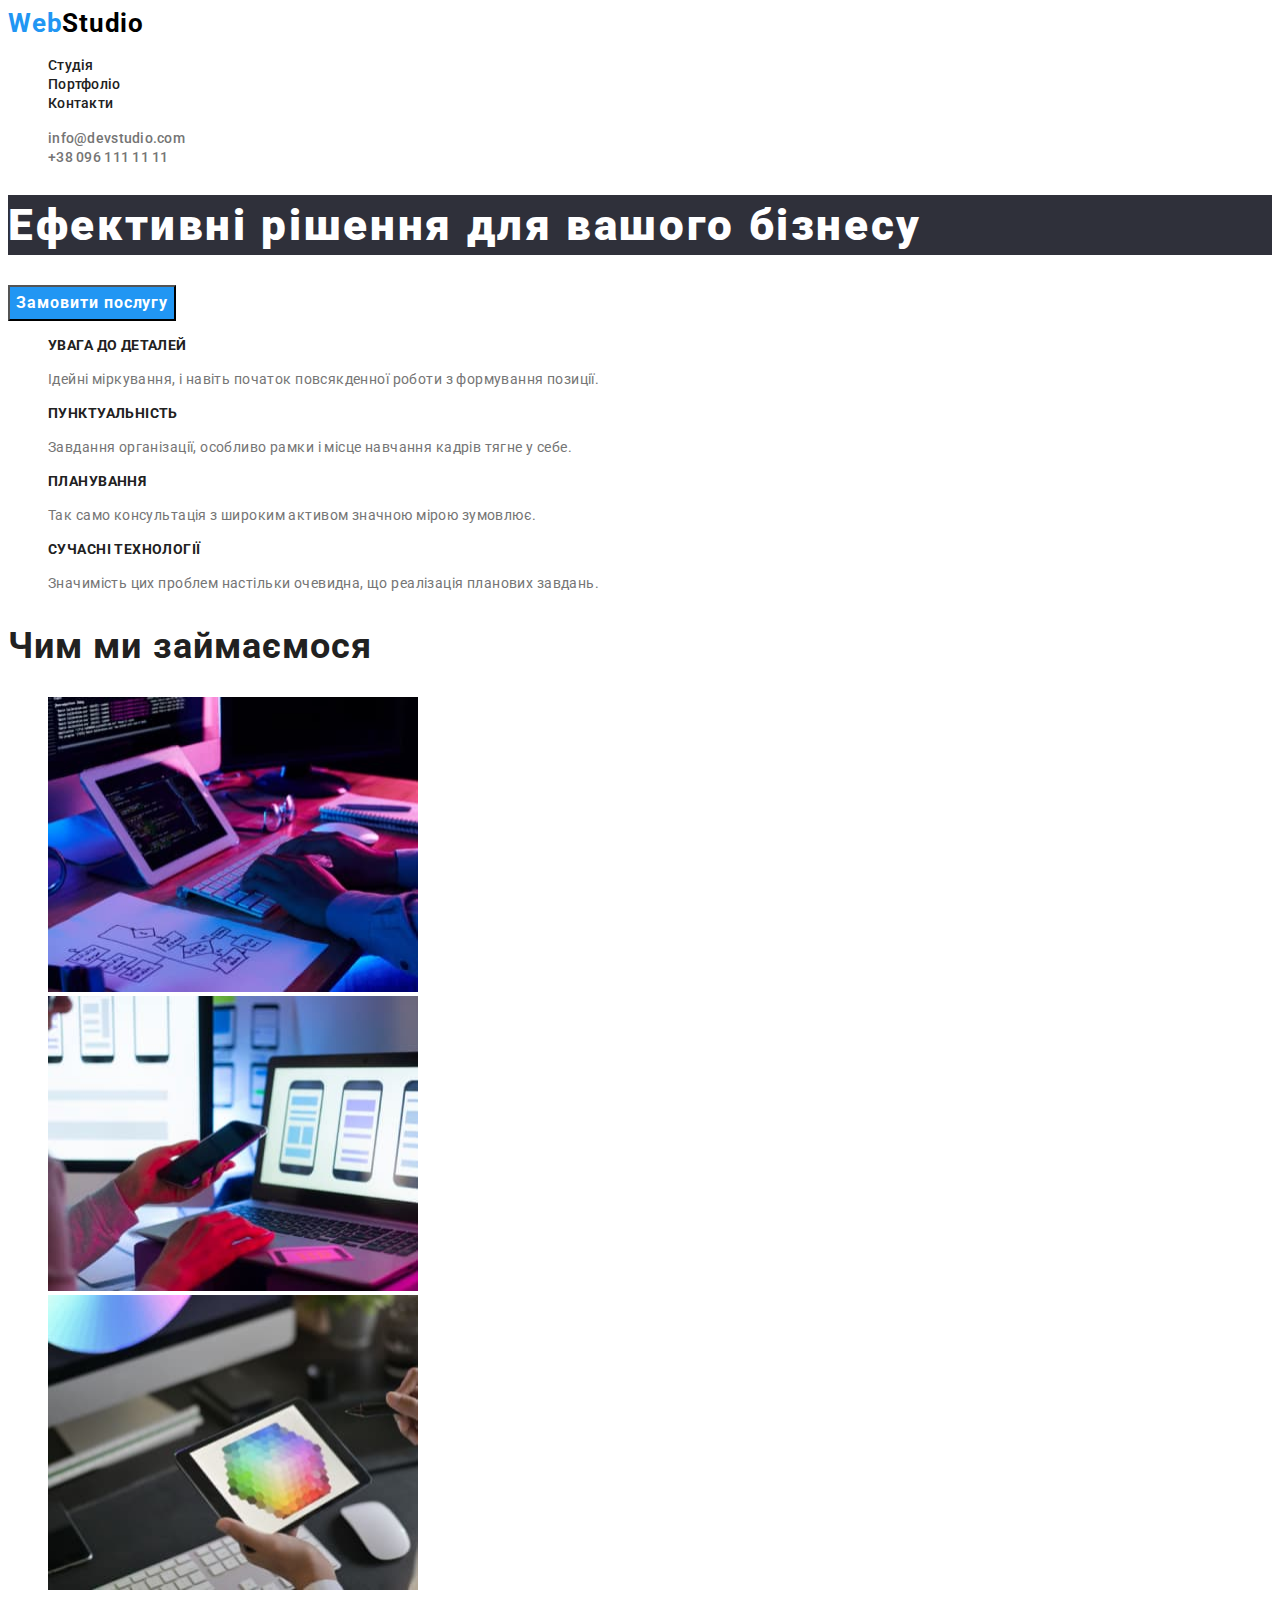
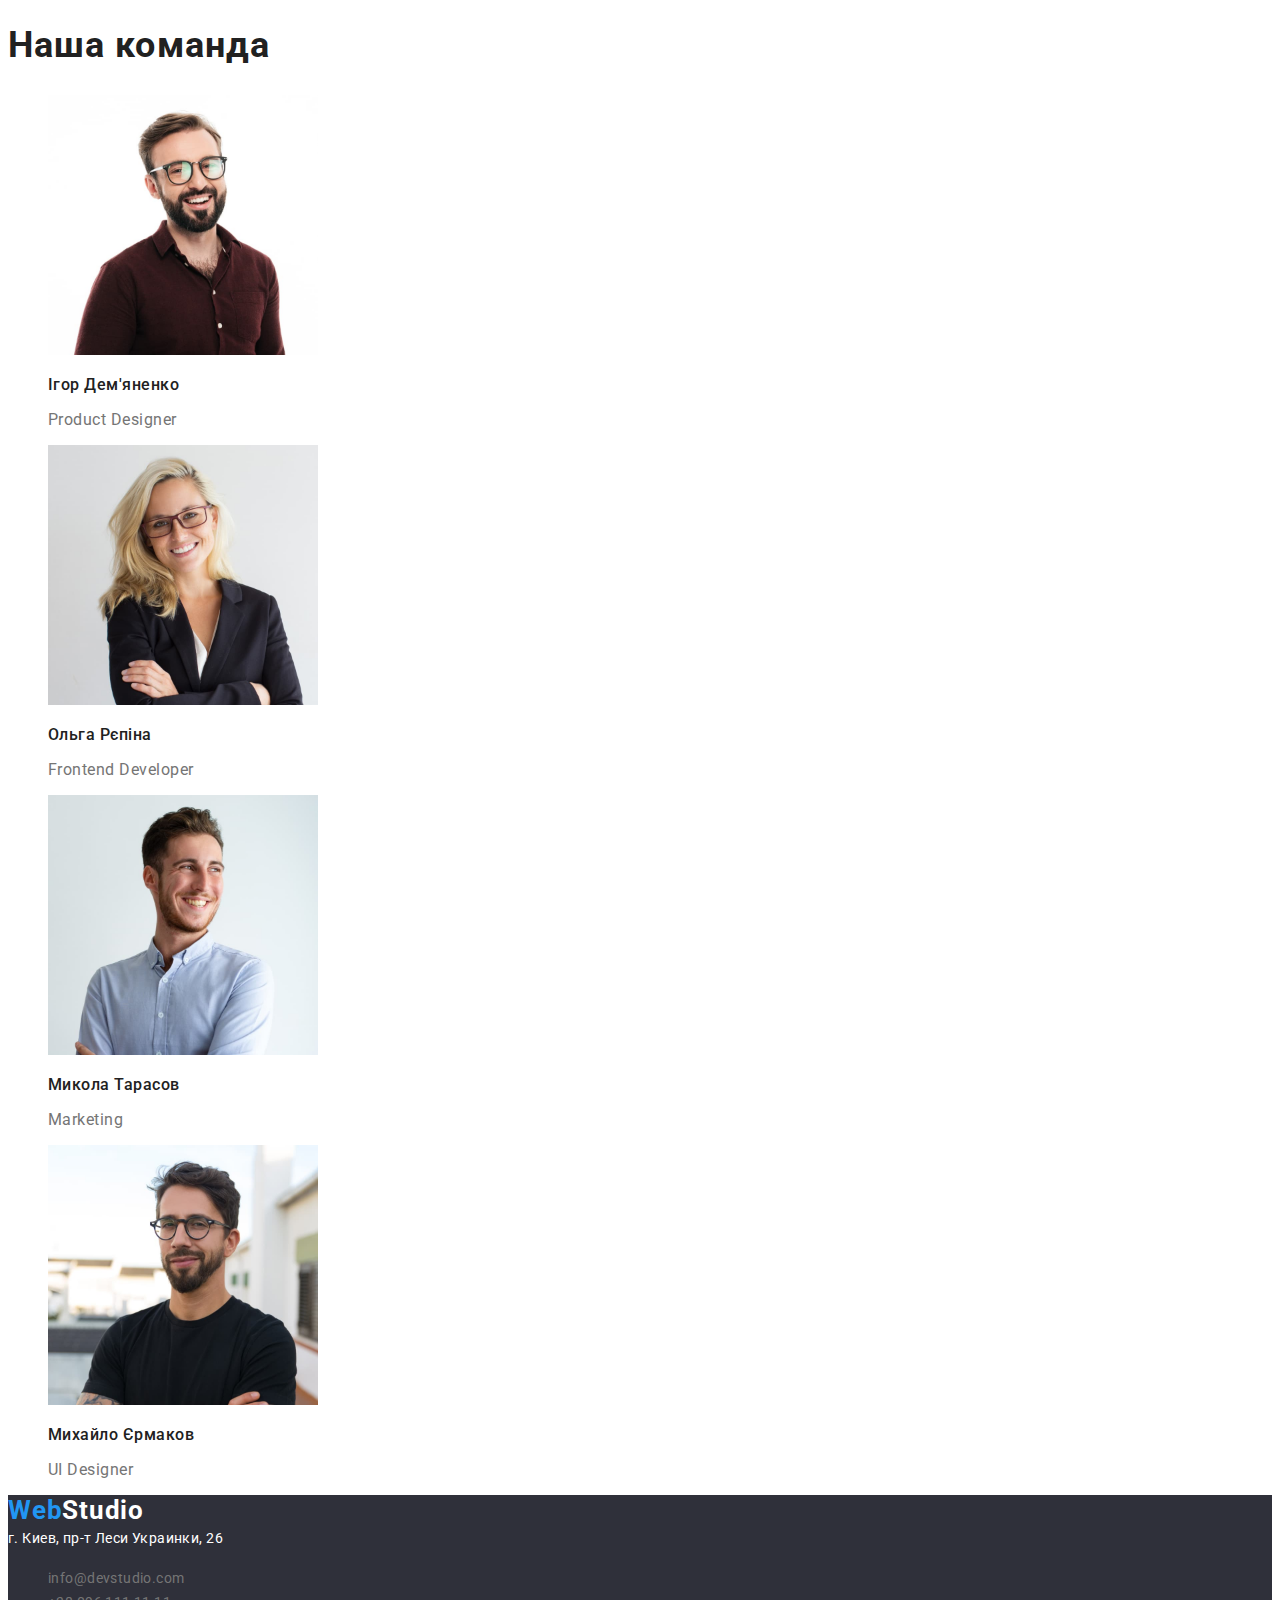
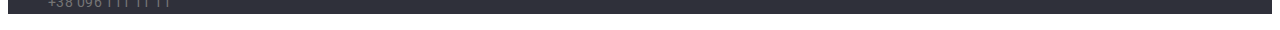
==== index.html @ 9efe73df "Добавляет стили для разметки" ====
<!DOCTYPE html>
<html lang="UK">
<head>
  <meta charset="UTF-8">
  <meta http-equiv="X-UA-Compatible" content="IE=edge">
  <meta name="viewport" content="width=device-width, initial-scale=1.0">
  <title>HTML-CSS</title>
  <link rel="preconnect" href="https://fonts.googleapis.com">
  <link rel="preconnect" href="https://fonts.gstatic.com" crossorigin>
  <link href="https://fonts.googleapis.com/css2?family=Raleway:wght@700&family=Roboto:wght@400;500;700;900&display=swap" rel="stylesheet">
  <link rel="stylesheet" href="./css/styles.css">
</head>
<body>
  
  <!-- Панель навигации -->
  <header>
    <nav class="header-nav">
    <a class="logo" href="./index.html"><span class="first-part">Web</span><span class="last-part">Studio</span></a>

    <ul class="nav-list list">
        <li class="header-nav-item"><a class="header-nav-link link" href="./index.html">Студія</a></li>
        <li class="header-nav-item"><a class="header-nav-link link" href="./portfolio.html">Портфоліо</a></li>
        <li class="header-nav-item"><a class="header-nav-link link" href="/">Контакти</a></li>
    </ul>
    </nav>

    <ul class="nav-list list">
        <li ><a class="header-mail-link link" href="mailto:info@devstudio.com">info@devstudio.com</a></li>
        <li ><a class="header-tel-link link" href="tel:+380961111111">+38 096 111 11 11</a></li>
    </ul>
</header>
  <!-- Hero -->
<main>
    <section>
      <h1 class="hero-title">Ефективні рішення для вашого бізнесу</h1>
      <button class="button-hero" type="button"><span class="button-text">Замовити послугу</span></button>
    </section>

 <!-- Особливості -->
  <section>
    <h2 class="section-title-none">Особливості</h2>
    <ul class="list">
      <li>
        <h3 class="peculiarities-title">УВАГА ДО ДЕТАЛЕЙ</h3>
        <p class="peculiarities-text">Ідейні міркування, і навіть початок повсякденної роботи з формування позиції.</p>
      </li>
      <li>
        <h3 class="peculiarities-title">ПУНКТУАЛЬНІСТЬ</h3>
        <p class="peculiarities-text">Завдання організації, особливо рамки і місце навчання кадрів тягне у себе.</p>
      </li>
      <li>
        <h3 class="peculiarities-title">ПЛАНУВАННЯ</h3>
        <p class="peculiarities-text">Так само консультація з широким активом значною мірою зумовлює.</p>
      </li>
      <li>
        <h3 class="peculiarities-title">СУЧАСНІ ТЕХНОЛОГІЇ</h3>
        <p class="peculiarities-text">Значимість цих проблем настільки очевидна, що реалізація планових завдань.</p>
      </li>
    </ul>
  </section>
<!-- Описание работы -->
  <section>
    <h2 class="section-title">Чим ми займаємося</h2>
  <ul class="list">
    <li><img src="./images/box1.jpg" width="370" height="295" alt="Делает разметку"></li>
    <li><img src="./images/box2.jpg" width="370" height="295" alt="Оптимизирует мобильную версию"></li>
    <li><img src="./images/box3.jpg" width="370" height="295" alt="Делает цветокоррекцию"></li>
  </ul>
  </section>
  <!-- Наша команда -->
  <section>
    <h2 class="section-title">Наша команда</h2>

    <ul class="list">
      <li>
        <img src="./images/people1.jpg" width="270" height="260" alt="Ігор Дем'яненко">
        <h3 class="about-team">Ігор Дем'яненко</h3>
        <p class="about-position">Product Designer</p>
      </li>
      <li>
        <img src="./images/people2.jpg" width="270" height="260" alt="Ольга Рєпіна">
        <h3 class="about-team">Ольга Рєпіна</h3>
        <p class="about-position">Frontend Developer</p>
      </li>
      <li>
        <img src="./images/people3.jpg" width="270" height="260" alt="Микола Тарасов">
        <h3 class="about-team">Микола Тарасов</h3>
        <p class="about-position">Marketing</p>
      </li>
      <li>
        <img src="./images/people4.jpg" width="270" height="260" alt="Михайло Єрмаков">
        <h3 class="about-team">Михайло Єрмаков</h3>
        <p class="about-position">UI Designer</p>
      </li>
    </ul>
  </section>
</main>

    <!-- Контакты -->
    <footer class="footer-list">
        <a class="logo" href="./index.html"><span class="first-part">Web</span><span class="last-part-footer">Studio</span></a>
        <address>
          <a class="address" href="https://goo.gl/maps/CPtrU1FHBa2aNyZL9" target="_blank" rel="noopener noreferrer nofollow">г. Киев, пр-т Леси Украинки, 26</a>

          <ul>
              <li class="list"><a class="contact" href="mailto:info@devstudio.com">info@devstudio.com</a></li>
              <li class="list"><a class="contact" href="tel:+380961111111">+38 096 111 11 11</a></li>
          </ul>
        </address>
    </footer>
</body>
</html>
---- css/styles.css ----
:root {
    --main-color: #212121;
    --second-color: #757575;
    --change-color: #2196F3;
}

/* GENERAL STYLES */

body {
    font-family: 'Raleway', sans-serif;
    font-family: 'Roboto', sans-serif;
}

.logo {
    font-weight: 700;
    font-size: 26px;
    line-height: 31px;
    letter-spacing: 0.03em;
    text-decoration: none;
}

.first-part {
    color: var(--change-color)
}

.last-part {
    color: #000000;
}

.list {
    list-style: none;
}

.link {
    text-decoration: none;
}

.link:hover,
.link:focus {
    color: #2196F3;
}

.header-nav-link {
    font-weight: 500;
    font-size: 14px;
    line-height: 16px;
    letter-spacing: 0.02em;
    color: var(--main-color);
}

.header-mail-link,
.header-tel-link {
    font-family: 'Roboto';
    font-style: normal;
    font-weight: 500;
    font-size: 14px;
    line-height: 16px;
    letter-spacing: 0.02em;
    color: var(--second-color)
}


/* Hero */

.hero-title {
    font-weight: 900;
    font-size: 44px;
    line-height: calc(60 / 44);
    letter-spacing: 0.06em;
    color: #FFFFFF;
    background: #2F303A;
}

.button-hero {
    font-family: 'Roboto', sans-serif;
    background-color: #2196F3;
}

.button-text {
    font-weight: 700;
    font-size: 16px;
    line-height: calc(30 / 16);
    display: flex;
    align-items: center;
    text-align: center;
    letter-spacing: 0.06em;
    color: #FFFFFF;
}

.section-title {
    font-weight: 700;
    font-size: 36px;
    line-height: calc(42 / 36);
    letter-spacing: 0.03em;
    color: var(--main-color)
}

.section-title-none {
    display: none;
}
/* Особливості */

.peculiarities-title {
    font-weight: 700;
    font-size: 14px;
    line-height: calc(16 / 14);
    letter-spacing: 0.03em;
    text-transform: uppercase;
    color: var(--main-color)
}

.peculiarities-text {
    font-weight: 400;
    font-size: 14px;
    line-height: calc(24 / 14);
    letter-spacing: 0.03em;
    color: var(--second-color)
}

/* Наша команда */

.about-team {
    font-weight: 500;
    font-size: 16px;
    line-height: calc(19 / 16);
    letter-spacing: 0.03em;
    color: var(--main-color)
}

.about-position {
    font-weight: 400;
    font-size: 16px;
    line-height: calc(19 / 16);
    letter-spacing: 0.03em;
    color: var(--second-color)
}

/* Фильтр работ */

.button {
    color: #F5F4FA;
    background: transparent;
}

.botton-type:hover,
.botton-type:focus {
    background: var(--change-color)
}

.botton-text {
    font-family: 'Roboto', sans-serif;
    color: var(--main-color)
}

.botton-text:hover {
    color: #FFFFFF;
}

/* Портфолио */

.portfolio-title {
    font-weight: 700;
    font-size: 18px;
    line-height: calc(36 / 18);
    letter-spacing: 0.06em;
    color: var(--main-color);
}

.portfolio-text {
    font-weight: 400;
    font-size: 16px;
    line-height: calc(30 / 16);
    letter-spacing: 0.03em;
    color: var(--second-color);
}

/* Контакты */

.footer-list {
    background-color: #2F303A;
}

.last-part-footer {
    color: #FFFFFF;
}

.address {
    font-family: 'Roboto';
    font-style: normal;
    font-weight: 400;
    font-size: 14px;
    line-height: 24px;
    letter-spacing: 0.03em;
    color: #FFFFFF;
    text-decoration: none;

}

.contact {
    font-family: 'Roboto';
    font-style: normal;
    font-weight: 400;
    font-size: 14px;
    line-height: 24px;
    letter-spacing: 0.03em;
    color: var(--second-color);
    text-decoration: none;
}
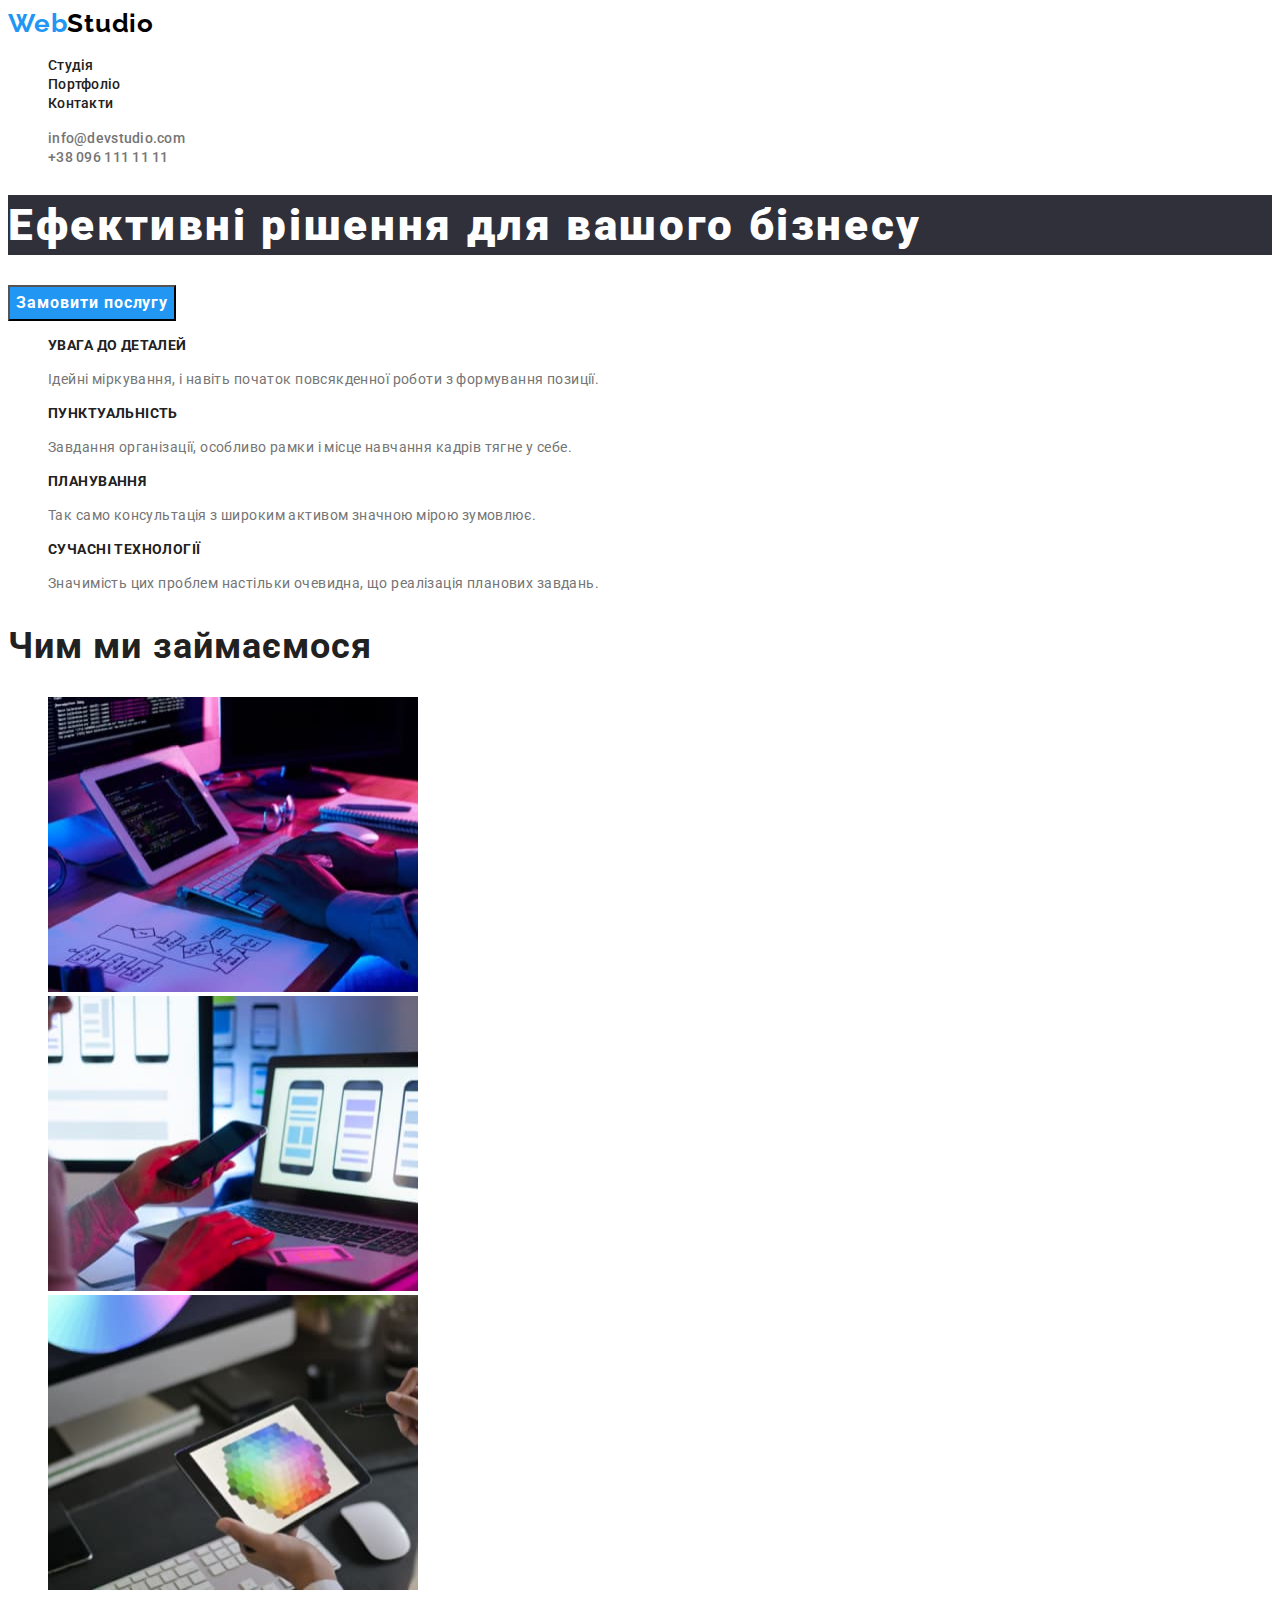
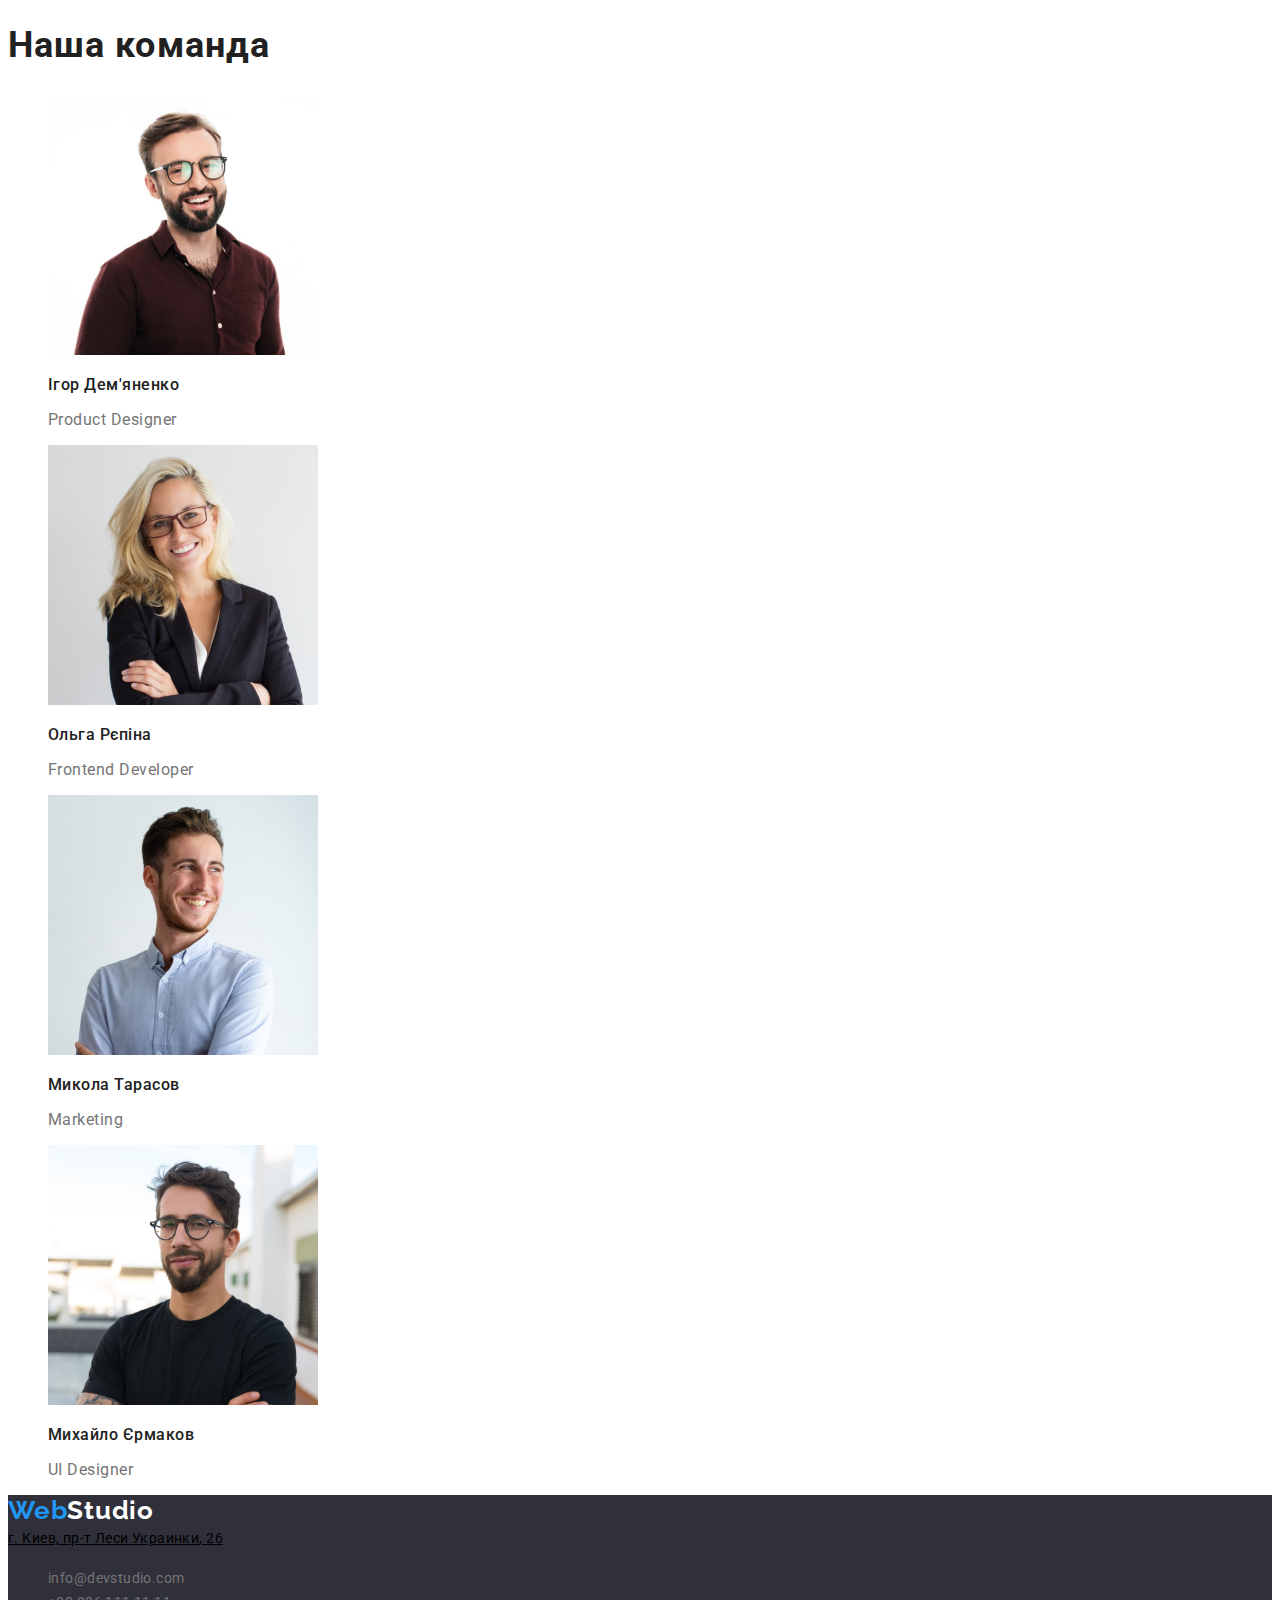
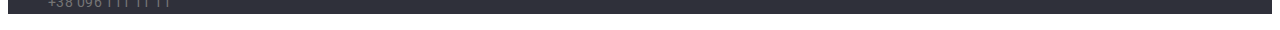
==== commit 6289afb7: "Правки_модуль_2" ====
--- a/index.html
+++ b/index.html
@@ -33,7 +33,7 @@
 <main>
     <section>
       <h1 class="hero-title">Ефективні рішення для вашого бізнесу</h1>
-      <button class="button-hero" type="button"><span class="button-text">Замовити послугу</span></button>
+      <button class="button-hero" type="button">Замовити послугу</button>
     </section>
 
  <!-- Особливості -->
--- a/css/styles.css
+++ b/css/styles.css
@@ -2,6 +2,10 @@
     --main-color: #212121;
     --second-color: #757575;
     --change-color: #2196F3;
+    --black-color: #000000;
+    --White-color: #ffffff;
+    --background-hero: #2F303A;
+    --corol-button: #F5F4FA;
 }
 
 /* GENERAL STYLES */
@@ -12,6 +16,7 @@
 }
 
 .logo {
+    font-family: 'Raleway';
     font-weight: 700;
     font-size: 26px;
     line-height: 31px;
@@ -24,7 +29,7 @@
 }
 
 .last-part {
-    color: #000000;
+    color: var(--black-color)
 }
 
 .list {
@@ -37,7 +42,7 @@
 
 .link:hover,
 .link:focus {
-    color: #2196F3;
+    color: var(--change-color)
 }
 
 .header-nav-link {
@@ -67,16 +72,14 @@
     font-size: 44px;
     line-height: calc(60 / 44);
     letter-spacing: 0.06em;
-    color: #FFFFFF;
-    background: #2F303A;
+    color: var(--White-color);
+    background: var(--background-hero)
+    
 }
 
 .button-hero {
     font-family: 'Roboto', sans-serif;
-    background-color: #2196F3;
-}
-
-.button-text {
+    background-color: var(--change-color);
     font-weight: 700;
     font-size: 16px;
     line-height: calc(30 / 16);
@@ -84,8 +87,19 @@
     align-items: center;
     text-align: center;
     letter-spacing: 0.06em;
-    color: #FFFFFF;
-}
+    color: var(--White-color)
+}
+
+/* .button-text {
+    font-weight: 700;
+    font-size: 16px;
+    line-height: calc(30 / 16);
+    display: flex;
+    align-items: center;
+    text-align: center;
+    letter-spacing: 0.06em;
+    color: var(--White-color)
+} */
 
 .section-title {
     font-weight: 700;
@@ -138,7 +152,7 @@
 /* Фильтр работ */
 
 .button {
-    color: #F5F4FA;
+    color: var(--corol-button);
     background: transparent;
 }
 
@@ -153,7 +167,7 @@
 }
 
 .botton-text:hover {
-    color: #FFFFFF;
+    color: var(--White-color)
 }
 
 /* Портфолио */
@@ -177,11 +191,11 @@
 /* Контакты */
 
 .footer-list {
-    background-color: #2F303A;
+    background-color: var(--background-hero)
 }
 
 .last-part-footer {
-    color: #FFFFFF;
+    color: var(--White-color)
 }
 
 .address {
@@ -191,7 +205,7 @@
     font-size: 14px;
     line-height: 24px;
     letter-spacing: 0.03em;
-    color: #FFFFFF;
+    color: var(--White-color)
     text-decoration: none;
 
 }
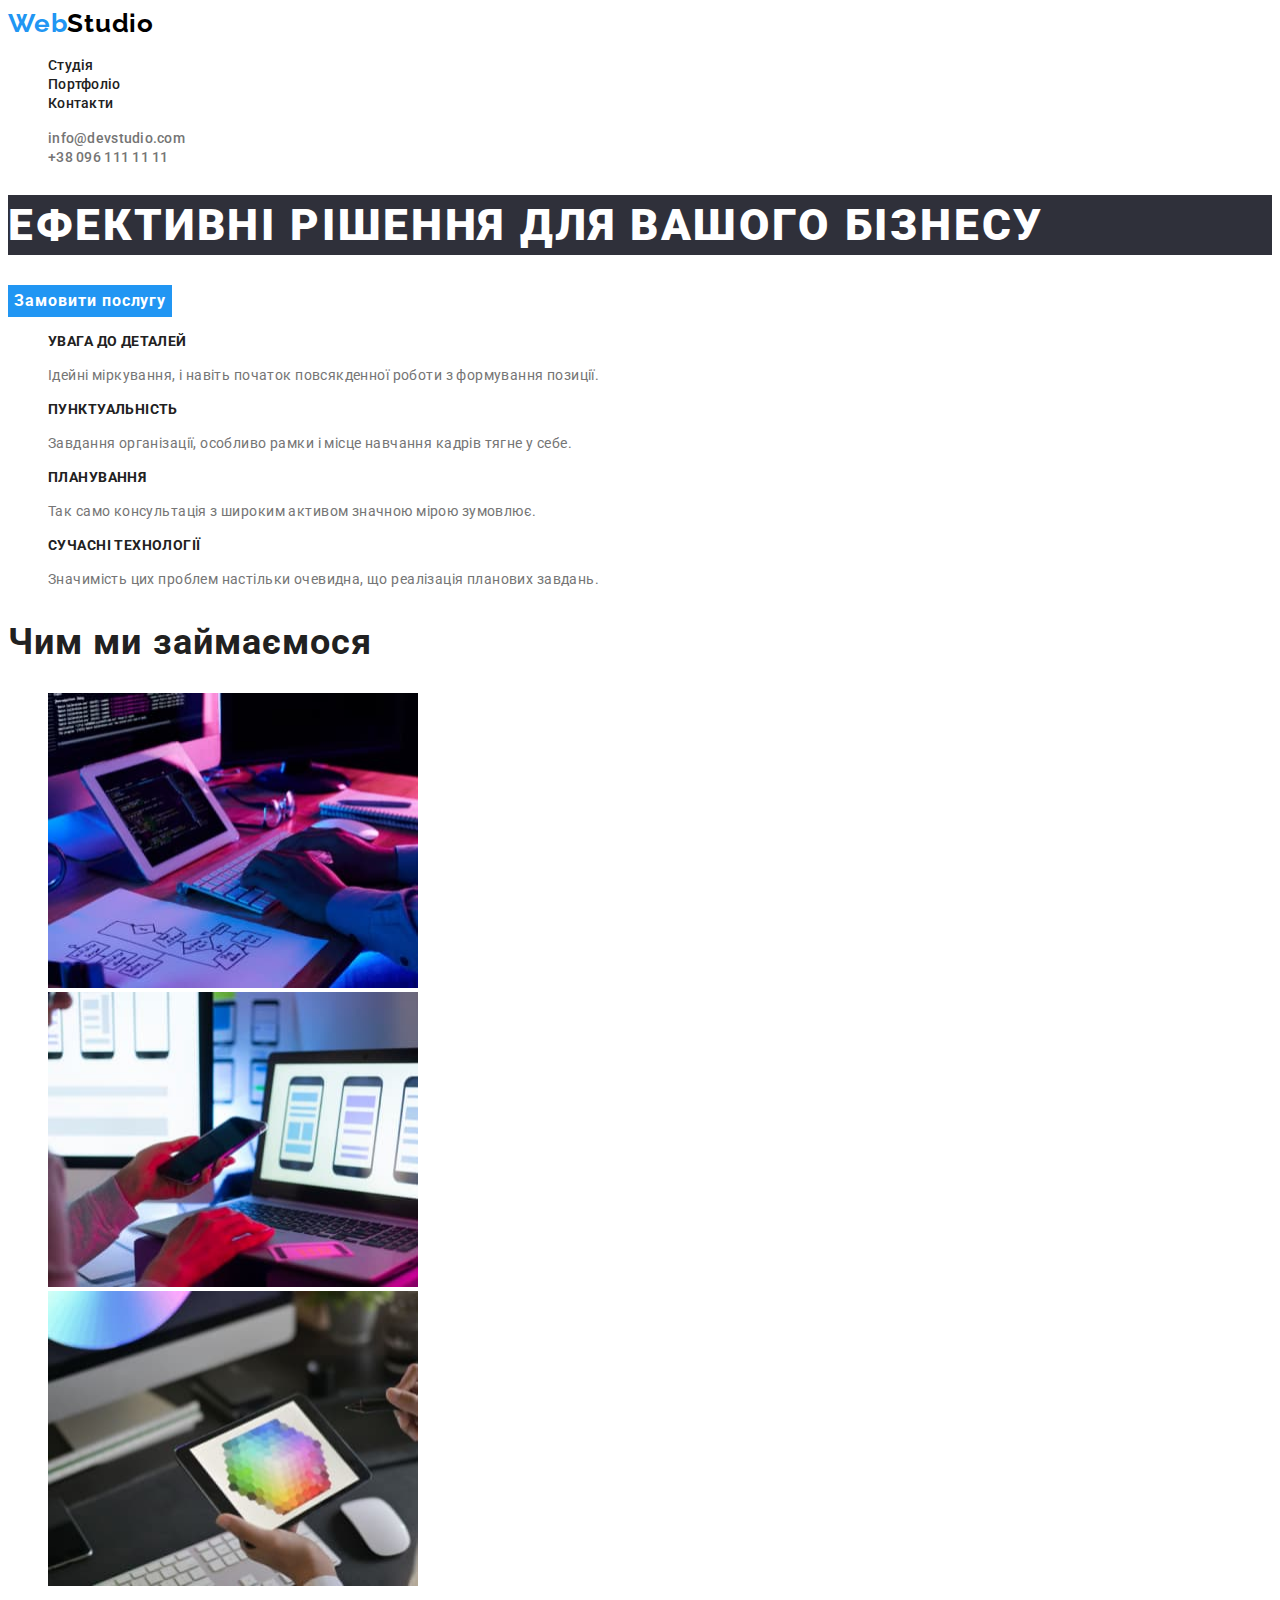
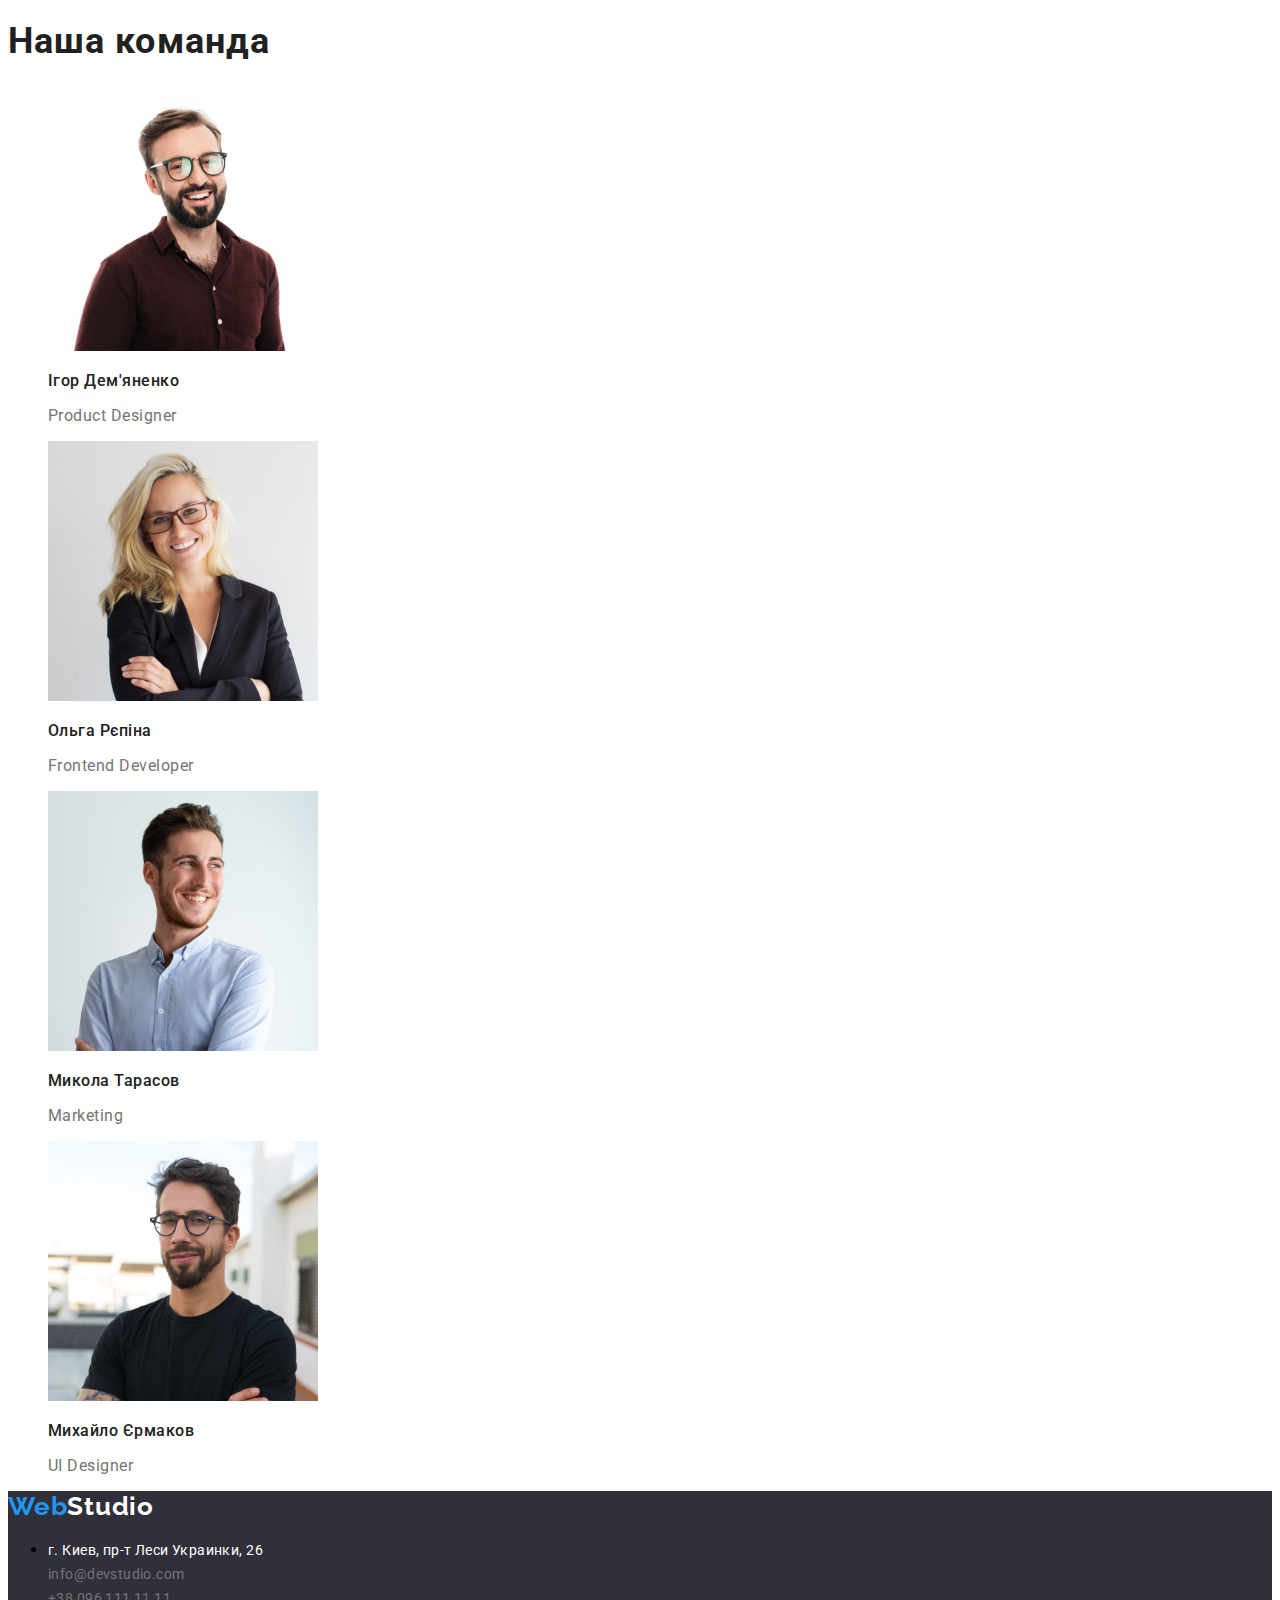
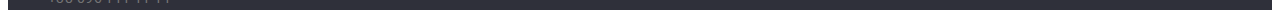
==== commit 1003ee69: "Добавляет оформление к верстке" ====
--- a/index.html
+++ b/index.html
@@ -1,112 +1,201 @@
 <!DOCTYPE html>
 <html lang="UK">
-<head>
-  <meta charset="UTF-8">
-  <meta http-equiv="X-UA-Compatible" content="IE=edge">
-  <meta name="viewport" content="width=device-width, initial-scale=1.0">
-  <title>HTML-CSS</title>
-  <link rel="preconnect" href="https://fonts.googleapis.com">
-  <link rel="preconnect" href="https://fonts.gstatic.com" crossorigin>
-  <link href="https://fonts.googleapis.com/css2?family=Raleway:wght@700&family=Roboto:wght@400;500;700;900&display=swap" rel="stylesheet">
-  <link rel="stylesheet" href="./css/styles.css">
-</head>
-<body>
-  
-  <!-- Панель навигации -->
-  <header>
-    <nav class="header-nav">
-    <a class="logo" href="./index.html"><span class="first-part">Web</span><span class="last-part">Studio</span></a>
-
-    <ul class="nav-list list">
-        <li class="header-nav-item"><a class="header-nav-link link" href="./index.html">Студія</a></li>
-        <li class="header-nav-item"><a class="header-nav-link link" href="./portfolio.html">Портфоліо</a></li>
-        <li class="header-nav-item"><a class="header-nav-link link" href="/">Контакти</a></li>
-    </ul>
-    </nav>
-
-    <ul class="nav-list list">
-        <li ><a class="header-mail-link link" href="mailto:info@devstudio.com">info@devstudio.com</a></li>
-        <li ><a class="header-tel-link link" href="tel:+380961111111">+38 096 111 11 11</a></li>
-    </ul>
-</header>
-  <!-- Hero -->
-<main>
-    <section>
-      <h1 class="hero-title">Ефективні рішення для вашого бізнесу</h1>
-      <button class="button-hero" type="button">Замовити послугу</button>
-    </section>
-
- <!-- Особливості -->
-  <section>
-    <h2 class="section-title-none">Особливості</h2>
-    <ul class="list">
-      <li>
-        <h3 class="peculiarities-title">УВАГА ДО ДЕТАЛЕЙ</h3>
-        <p class="peculiarities-text">Ідейні міркування, і навіть початок повсякденної роботи з формування позиції.</p>
-      </li>
-      <li>
-        <h3 class="peculiarities-title">ПУНКТУАЛЬНІСТЬ</h3>
-        <p class="peculiarities-text">Завдання організації, особливо рамки і місце навчання кадрів тягне у себе.</p>
-      </li>
-      <li>
-        <h3 class="peculiarities-title">ПЛАНУВАННЯ</h3>
-        <p class="peculiarities-text">Так само консультація з широким активом значною мірою зумовлює.</p>
-      </li>
-      <li>
-        <h3 class="peculiarities-title">СУЧАСНІ ТЕХНОЛОГІЇ</h3>
-        <p class="peculiarities-text">Значимість цих проблем настільки очевидна, що реалізація планових завдань.</p>
-      </li>
-    </ul>
-  </section>
-<!-- Описание работы -->
-  <section>
-    <h2 class="section-title">Чим ми займаємося</h2>
-  <ul class="list">
-    <li><img src="./images/box1.jpg" width="370" height="295" alt="Делает разметку"></li>
-    <li><img src="./images/box2.jpg" width="370" height="295" alt="Оптимизирует мобильную версию"></li>
-    <li><img src="./images/box3.jpg" width="370" height="295" alt="Делает цветокоррекцию"></li>
-  </ul>
-  </section>
-  <!-- Наша команда -->
-  <section>
-    <h2 class="section-title">Наша команда</h2>
-
-    <ul class="list">
-      <li>
-        <img src="./images/people1.jpg" width="270" height="260" alt="Ігор Дем'яненко">
-        <h3 class="about-team">Ігор Дем'яненко</h3>
-        <p class="about-position">Product Designer</p>
-      </li>
-      <li>
-        <img src="./images/people2.jpg" width="270" height="260" alt="Ольга Рєпіна">
-        <h3 class="about-team">Ольга Рєпіна</h3>
-        <p class="about-position">Frontend Developer</p>
-      </li>
-      <li>
-        <img src="./images/people3.jpg" width="270" height="260" alt="Микола Тарасов">
-        <h3 class="about-team">Микола Тарасов</h3>
-        <p class="about-position">Marketing</p>
-      </li>
-      <li>
-        <img src="./images/people4.jpg" width="270" height="260" alt="Михайло Єрмаков">
-        <h3 class="about-team">Михайло Єрмаков</h3>
-        <p class="about-position">UI Designer</p>
-      </li>
-    </ul>
-  </section>
-</main>
+  <head>
+    <meta charset="UTF-8" />
+    <meta http-equiv="X-UA-Compatible" content="IE=edge" />
+    <meta name="viewport" content="width=device-width, initial-scale=1.0" />
+    <title>HTML-CSS</title>
+    <link rel="preconnect" href="https://fonts.googleapis.com" />
+    <link rel="preconnect" href="https://fonts.gstatic.com" crossorigin />
+    <link
+      href="https://fonts.googleapis.com/css2?family=Raleway:wght@700&family=Roboto:wght@400;500;700;900&display=swap"
+      rel="stylesheet"
+    />
+    <link rel="stylesheet" href="./css/styles.css" />
+  </head>
+  <body>
+    <!-- Панель навигации -->
+    <header>
+      <nav class="header-nav">
+        <a class="logo" href="./index.html"
+          ><span class="first-part">Web</span
+          ><span class="last-part">Studio</span></a
+        >
+
+        <ul class="nav-list list">
+          <li class="header-nav-item">
+            <a class="header-nav-link link" href="./index.html">Студія</a>
+          </li>
+          <li class="header-nav-item">
+            <a class="header-nav-link link" href="./portfolio.html"
+              >Портфоліо</a
+            >
+          </li>
+          <li class="header-nav-item">
+            <a class="header-nav-link link" href="/">Контакти</a>
+          </li>
+        </ul>
+      </nav>
+
+      <ul class="nav-list list">
+        <li>
+          <a class="header-mail-link link" href="mailto:info@devstudio.com"
+            >info@devstudio.com</a
+          >
+        </li>
+        <li>
+          <a class="header-tel-link link" href="tel:+380961111111"
+            >+38 096 111 11 11</a
+          >
+        </li>
+      </ul>
+    </header>
+    <!-- Hero -->
+    <main>
+      <section>
+        <h1 class="hero-title">Ефективні рішення для вашого бізнесу</h1>
+        <button class="button-hero" type="button">Замовити послугу</button>
+      </section>
+
+      <!-- Особливості -->
+      <section>
+        <h2 class="section-title-none">Особливості</h2>
+        <ul class="list">
+          <li>
+            <h3 class="peculiarities-title">увага до деталей</h3>
+            <p class="peculiarities-text">
+              Ідейні міркування, і навіть початок повсякденної роботи з
+              формування позиції.
+            </p>
+          </li>
+          <li>
+            <h3 class="peculiarities-title">пунктуальність</h3>
+            <p class="peculiarities-text">
+              Завдання організації, особливо рамки і місце навчання кадрів тягне
+              у себе.
+            </p>
+          </li>
+          <li>
+            <h3 class="peculiarities-title">планування</h3>
+            <p class="peculiarities-text">
+              Так само консультація з широким активом значною мірою зумовлює.
+            </p>
+          </li>
+          <li>
+            <h3 class="peculiarities-title">сучасні технології</h3>
+            <p class="peculiarities-text">
+              Значимість цих проблем настільки очевидна, що реалізація планових
+              завдань.
+            </p>
+          </li>
+        </ul>
+      </section>
+      <!-- Описание работы -->
+      <section>
+        <h2 class="section-title">Чим ми займаємося</h2>
+        <ul class="list">
+          <li>
+            <img
+              src="./images/box1.jpg"
+              width="370"
+              height="295"
+              alt="Делает разметку"
+            />
+          </li>
+          <li>
+            <img
+              src="./images/box2.jpg"
+              width="370"
+              height="295"
+              alt="Оптимизирует мобильную версию"
+            />
+          </li>
+          <li>
+            <img
+              src="./images/box3.jpg"
+              width="370"
+              height="295"
+              alt="Делает цветокоррекцию"
+            />
+          </li>
+        </ul>
+      </section>
+      <!-- Наша команда -->
+      <section>
+        <h2 class="section-title">Наша команда</h2>
+
+        <ul class="list">
+          <li>
+            <img
+              src="./images/people1.jpg"
+              width="270"
+              height="260"
+              alt="Ігор Дем'яненко"
+            />
+            <h3 class="about-team">Ігор Дем'яненко</h3>
+            <p class="about-position">Product Designer</p>
+          </li>
+          <li>
+            <img
+              src="./images/people2.jpg"
+              width="270"
+              height="260"
+              alt="Ольга Рєпіна"
+            />
+            <h3 class="about-team">Ольга Рєпіна</h3>
+            <p class="about-position">Frontend Developer</p>
+          </li>
+          <li>
+            <img
+              src="./images/people3.jpg"
+              width="270"
+              height="260"
+              alt="Микола Тарасов"
+            />
+            <h3 class="about-team">Микола Тарасов</h3>
+            <p class="about-position">Marketing</p>
+          </li>
+          <li>
+            <img
+              src="./images/people4.jpg"
+              width="270"
+              height="260"
+              alt="Михайло Єрмаков"
+            />
+            <h3 class="about-team">Михайло Єрмаков</h3>
+            <p class="about-position">UI Designer</p>
+          </li>
+        </ul>
+      </section>
+    </main>
 
     <!-- Контакты -->
     <footer class="footer-list">
-        <a class="logo" href="./index.html"><span class="first-part">Web</span><span class="last-part-footer">Studio</span></a>
-        <address>
-          <a class="address" href="https://goo.gl/maps/CPtrU1FHBa2aNyZL9" target="_blank" rel="noopener noreferrer nofollow">г. Киев, пр-т Леси Украинки, 26</a>
-
-          <ul>
-              <li class="list"><a class="contact" href="mailto:info@devstudio.com">info@devstudio.com</a></li>
-              <li class="list"><a class="contact" href="tel:+380961111111">+38 096 111 11 11</a></li>
-          </ul>
-        </address>
+      <a class="logo" href="./index.html"
+        ><span class="first-part">Web</span
+        ><span class="last-part-footer">Studio</span></a
+      >
+      <address>
+        <ul>
+          <li>
+            <a
+              class="address"
+              href="https://goo.gl/maps/CPtrU1FHBa2aNyZL9"
+              target="_blank"
+              rel="noopener noreferrer nofollow"
+              >г. Киев, пр-т Леси Украинки, 26</a
+            >
+          </li>
+          <li class="list">
+            <a class="contact" href="mailto:info@devstudio.com"
+              >info@devstudio.com</a
+            >
+          </li>
+          <li class="list">
+            <a class="contact" href="tel:+380961111111">+38 096 111 11 11</a>
+          </li>
+        </ul>
+      </address>
     </footer>
-</body>
-</html>+  </body>
+</html>
--- a/css/styles.css
+++ b/css/styles.css
@@ -73,8 +73,8 @@
     line-height: calc(60 / 44);
     letter-spacing: 0.06em;
     color: var(--White-color);
-    background: var(--background-hero)
-    
+    background: var(--background-hero);
+    text-transform: uppercase;
 }
 
 .button-hero {
@@ -87,19 +87,16 @@
     align-items: center;
     text-align: center;
     letter-spacing: 0.06em;
-    color: var(--White-color)
-}
-
-/* .button-text {
-    font-weight: 700;
-    font-size: 16px;
-    line-height: calc(30 / 16);
-    display: flex;
-    align-items: center;
-    text-align: center;
-    letter-spacing: 0.06em;
-    color: var(--White-color)
-} */
+    color: var(--White-color);
+    border: 0;
+}
+
+.button-hero:hover,
+.button-hero:focus {
+    cursor: pointer;
+    color: var(--main-color);
+    background: var(--corol-button)
+}
 
 .section-title {
     font-weight: 700;
@@ -154,20 +151,20 @@
 .button {
     color: var(--corol-button);
     background: transparent;
+    list-style: none;
+}
+
+.botton-type {
+    font-family: 'Roboto', sans-serif;
+    color: var(--main-color);
+    border: 0;
 }
 
 .botton-type:hover,
 .botton-type:focus {
+    cursor: pointer;
+    color: var(--White-color);
     background: var(--change-color)
-}
-
-.botton-text {
-    font-family: 'Roboto', sans-serif;
-    color: var(--main-color)
-}
-
-.botton-text:hover {
-    color: var(--White-color)
 }
 
 /* Портфолио */
@@ -205,7 +202,7 @@
     font-size: 14px;
     line-height: 24px;
     letter-spacing: 0.03em;
-    color: var(--White-color)
+    color: var(--White-color);
     text-decoration: none;
 
 }
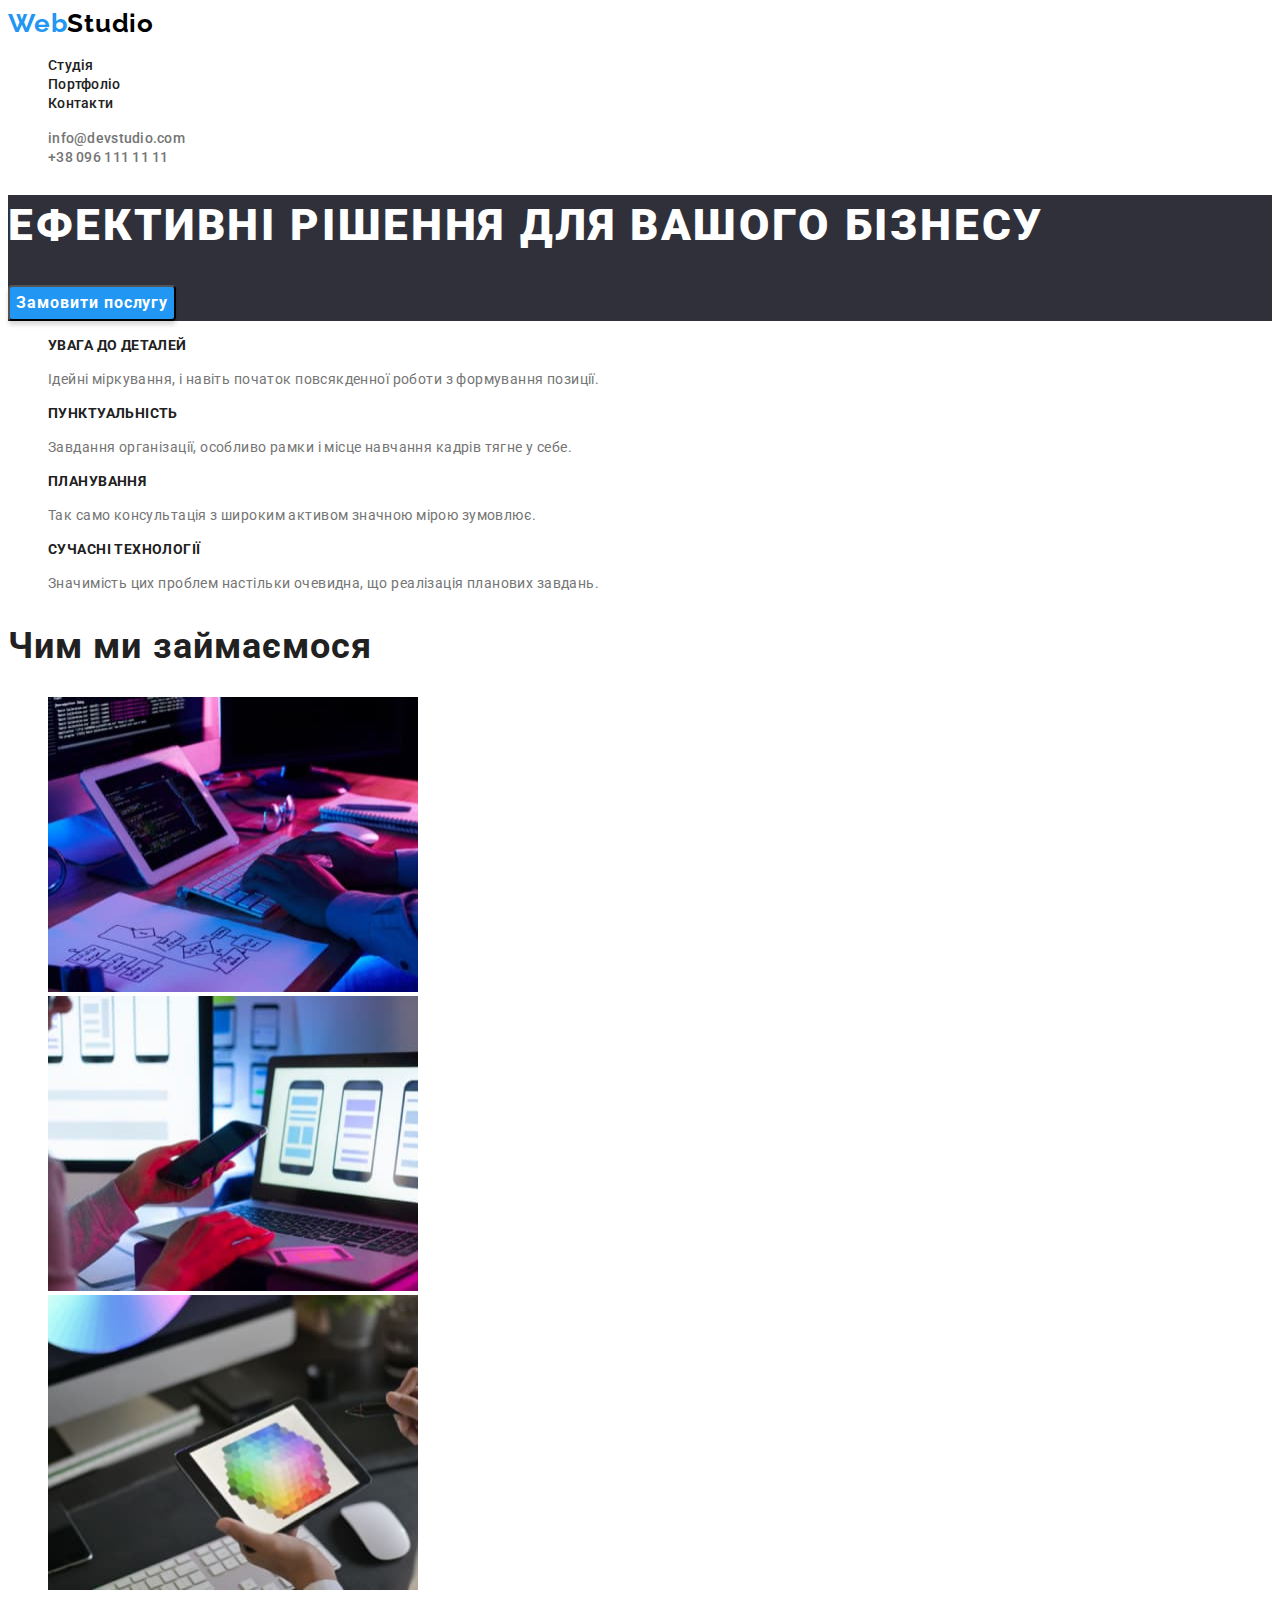
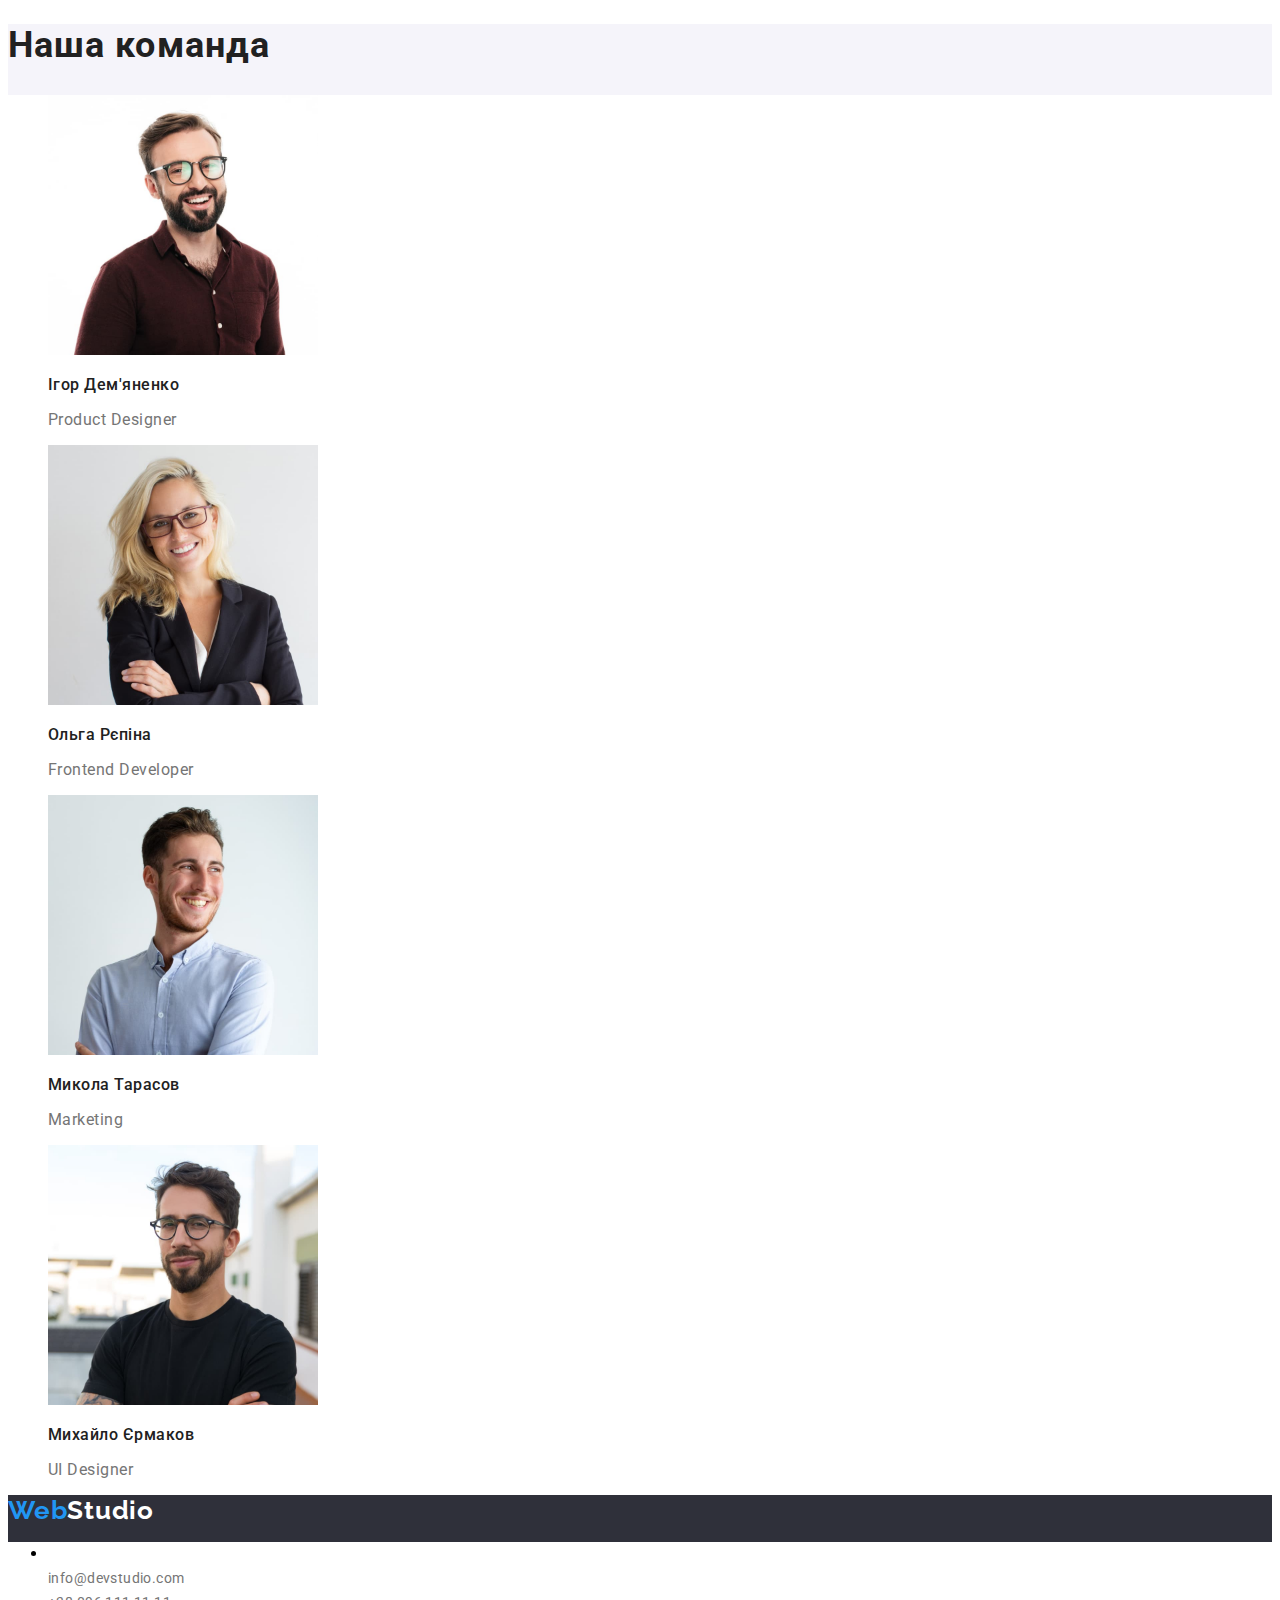
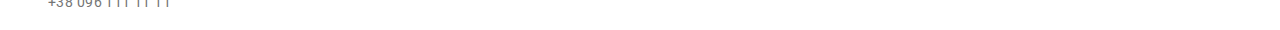
==== commit be3382b0: "Добавляет правки стилей" ====
--- a/index.html
+++ b/index.html
@@ -52,7 +52,7 @@
     </header>
     <!-- Hero -->
     <main>
-      <section>
+      <section class="section-hero">
         <h1 class="hero-title">Ефективні рішення для вашого бізнесу</h1>
         <button class="button-hero" type="button">Замовити послугу</button>
       </section>
@@ -121,7 +121,7 @@
         </ul>
       </section>
       <!-- Наша команда -->
-      <section>
+      <section class="section-tem">
         <h2 class="section-title">Наша команда</h2>
 
         <ul class="list">
@@ -175,7 +175,7 @@
         ><span class="first-part">Web</span
         ><span class="last-part-footer">Studio</span></a
       >
-      <address>
+      <address class="list">
         <ul>
           <li>
             <a
--- a/css/styles.css
+++ b/css/styles.css
@@ -6,6 +6,7 @@
     --White-color: #ffffff;
     --background-hero: #2F303A;
     --corol-button: #F5F4FA;
+    --background-buttom: #188CE8;
 }
 
 /* GENERAL STYLES */
@@ -13,6 +14,7 @@
 body {
     font-family: 'Raleway', sans-serif;
     font-family: 'Roboto', sans-serif;
+    background-color: var(--White-color);
 }
 
 .logo {
@@ -33,6 +35,7 @@
 }
 
 .list {
+    background-color: var(--White-color);
     list-style: none;
 }
 
@@ -66,6 +69,10 @@
 
 
 /* Hero */
+
+.section-hero {
+    background: var(--background-hero);
+}
 
 .hero-title {
     font-weight: 900;
@@ -73,13 +80,12 @@
     line-height: calc(60 / 44);
     letter-spacing: 0.06em;
     color: var(--White-color);
-    background: var(--background-hero);
     text-transform: uppercase;
 }
 
 .button-hero {
-    font-family: 'Roboto', sans-serif;
-    background-color: var(--change-color);
+    font-family: 'Roboto';
+    font-style: normal;
     font-weight: 700;
     font-size: 16px;
     line-height: calc(30 / 16);
@@ -88,14 +94,17 @@
     text-align: center;
     letter-spacing: 0.06em;
     color: var(--White-color);
-    border: 0;
+    background: var(--change-color);
+    box-shadow: 0px 4px 4px rgba(0, 0, 0, 0.15);
+    border-radius: 4px;
 }
 
 .button-hero:hover,
 .button-hero:focus {
     cursor: pointer;
-    color: var(--main-color);
-    background: var(--corol-button)
+    color: var(--White-color);
+    background: var(--background-buttom);
+    box-shadow: 0px 4px 4px rgba(0, 0, 0, 0.15);
 }
 
 .section-title {
@@ -129,6 +138,10 @@
 }
 
 /* Наша команда */
+
+.section-tem {
+    background-color: var(--corol-button);
+}
 
 .about-team {
     font-weight: 500;
@@ -203,7 +216,6 @@
     line-height: 24px;
     letter-spacing: 0.03em;
     color: var(--White-color);
-    text-decoration: none;
 
 }
 
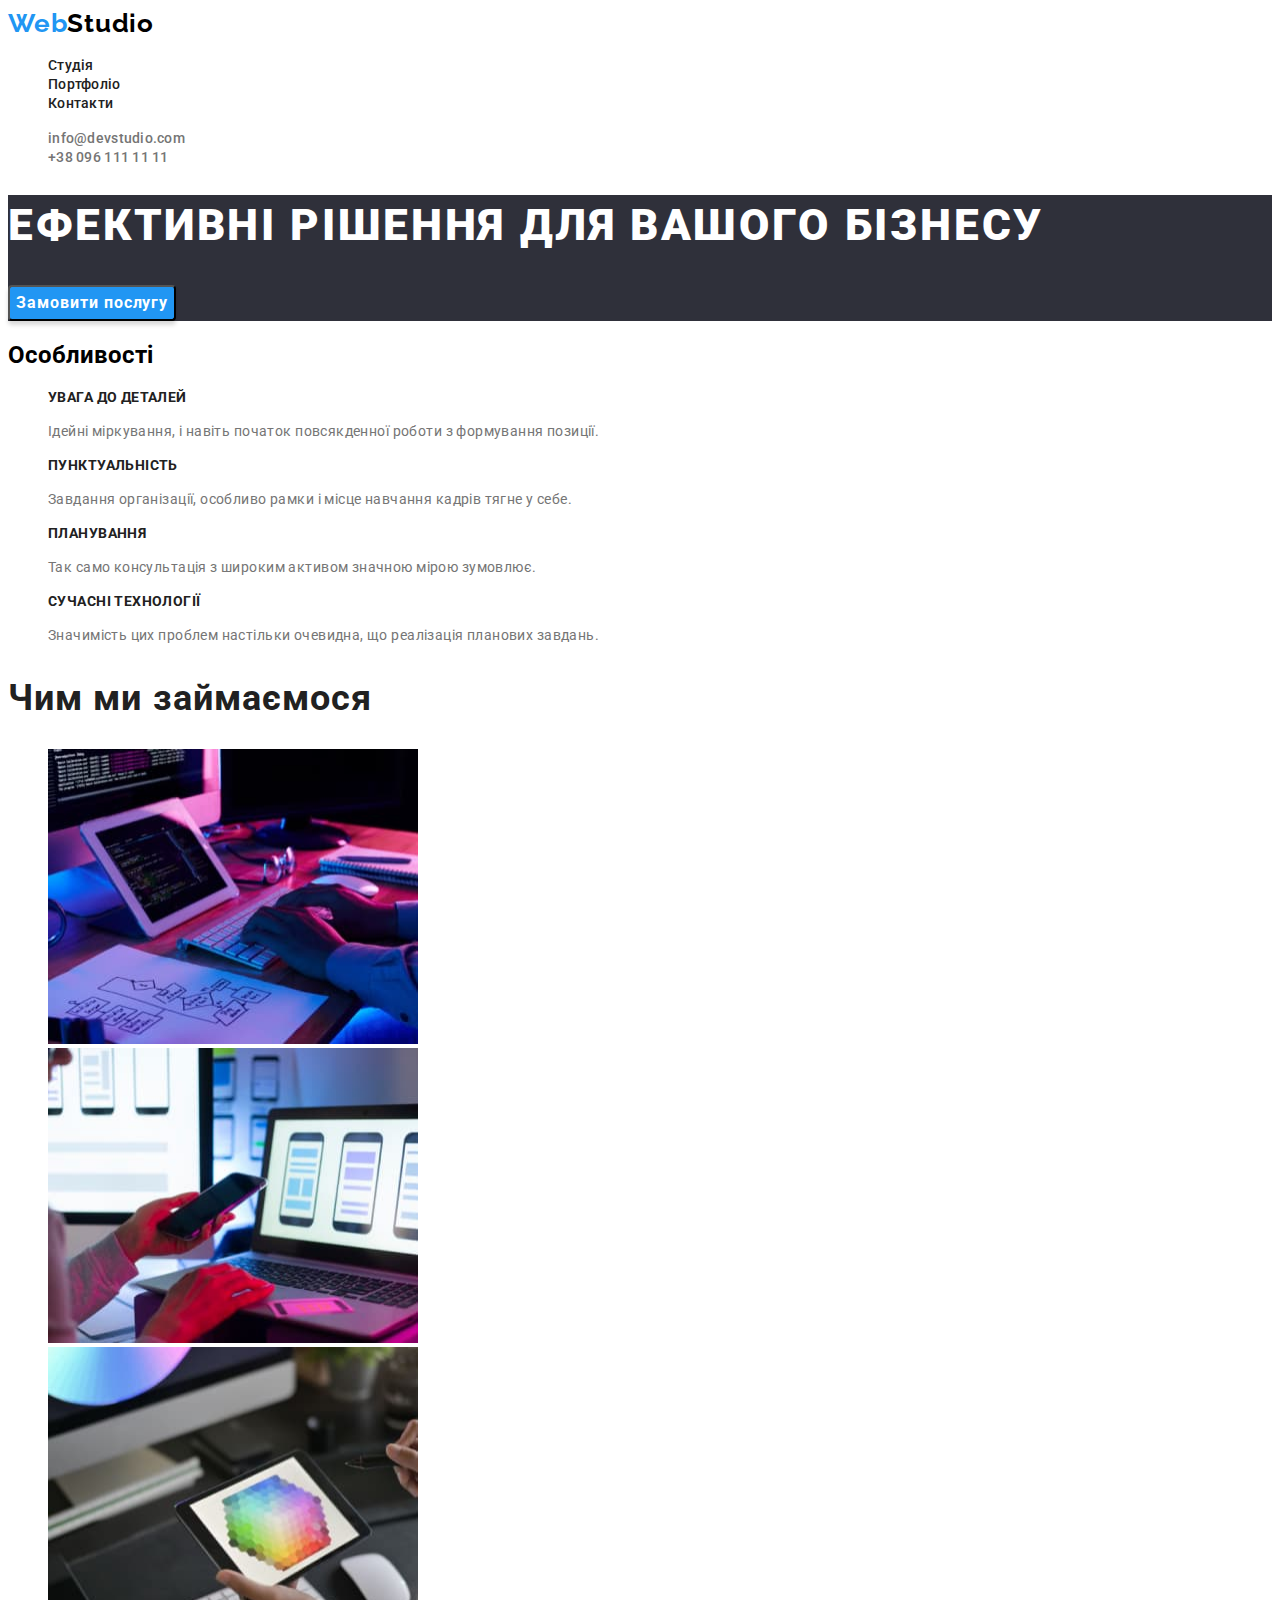
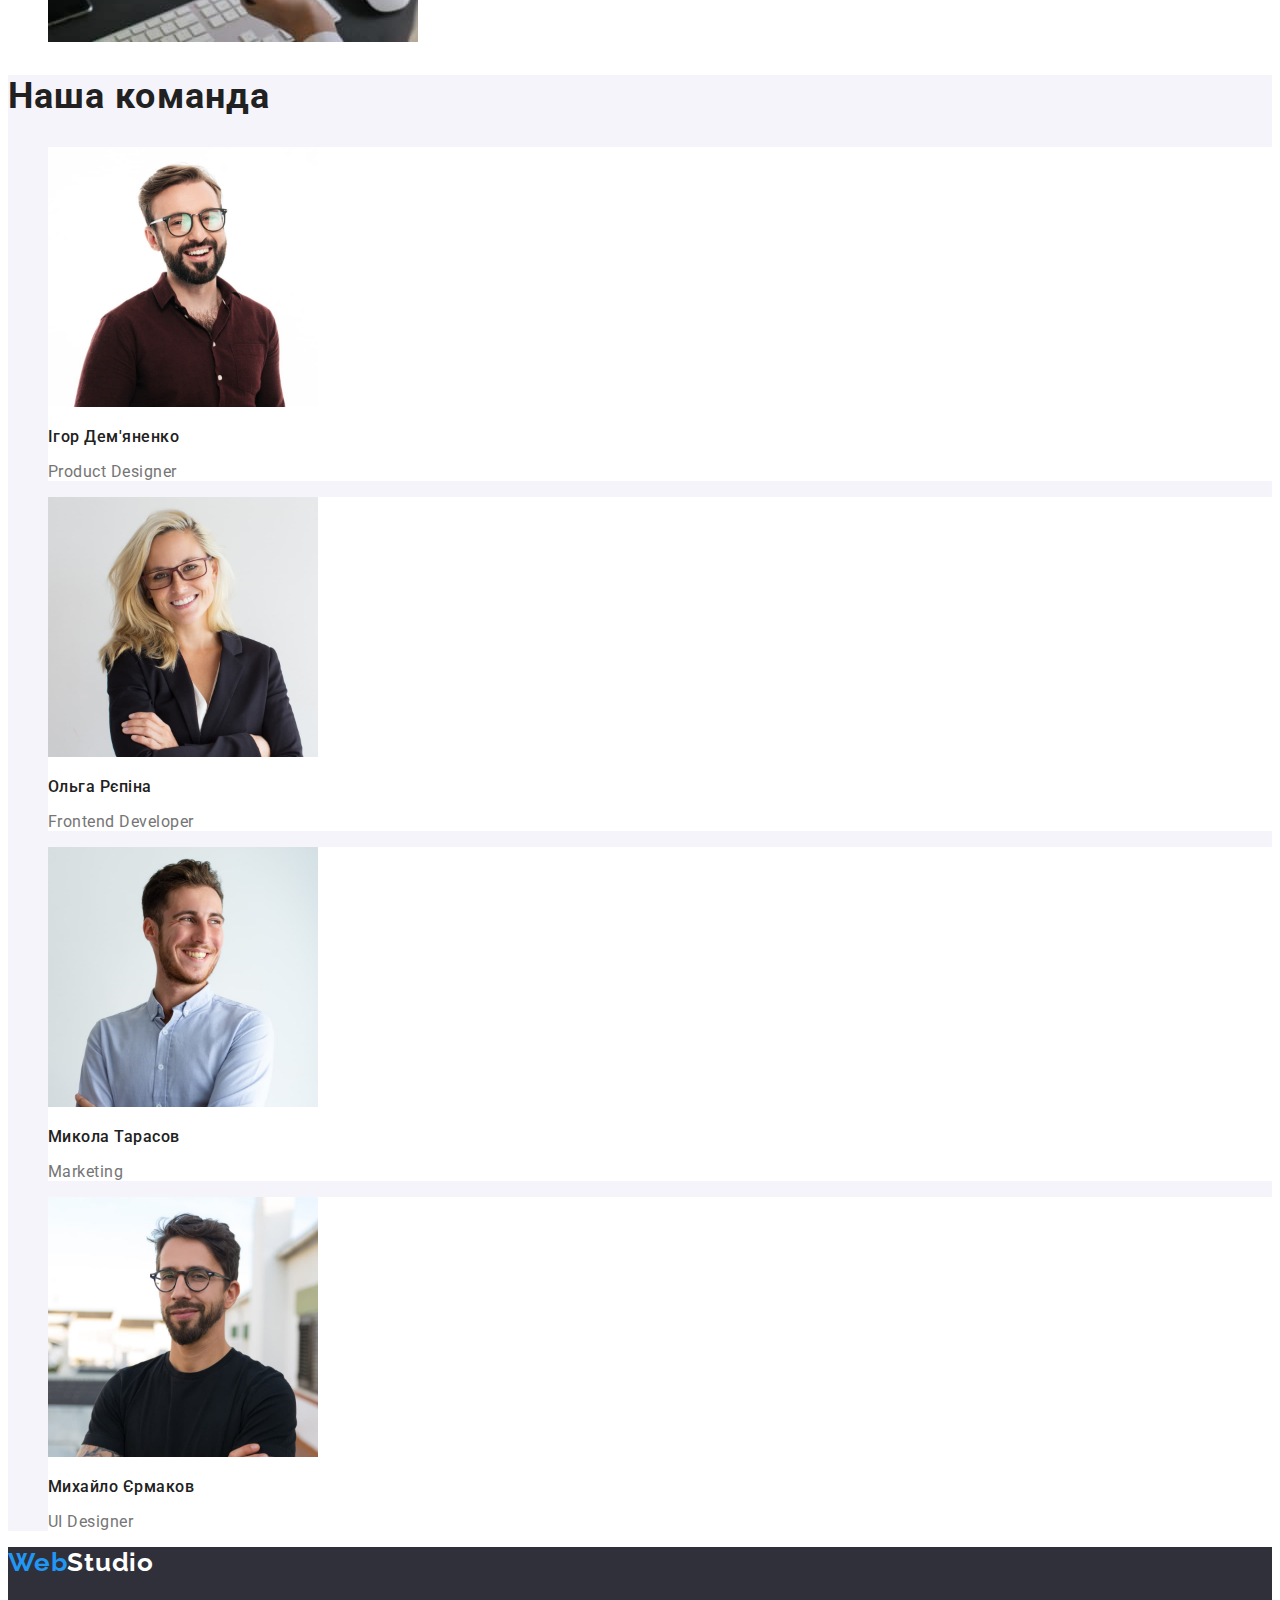
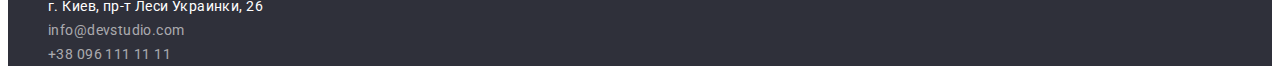
==== commit 1c73ce1c: "Добавляет стили к верстке" ====
--- a/index.html
+++ b/index.html
@@ -120,11 +120,12 @@
           </li>
         </ul>
       </section>
+
       <!-- Наша команда -->
       <section class="section-tem">
         <h2 class="section-title">Наша команда</h2>
 
-        <ul class="list">
+        <ul class="section-list">
           <li>
             <img
               src="./images/people1.jpg"
@@ -175,8 +176,8 @@
         ><span class="first-part">Web</span
         ><span class="last-part-footer">Studio</span></a
       >
-      <address class="list">
-        <ul>
+      <address>
+        <ul class="adress-list">
           <li>
             <a
               class="address"
@@ -186,12 +187,12 @@
               >г. Киев, пр-т Леси Украинки, 26</a
             >
           </li>
-          <li class="list">
+          <li>
             <a class="contact" href="mailto:info@devstudio.com"
               >info@devstudio.com</a
             >
           </li>
-          <li class="list">
+          <li>
             <a class="contact" href="tel:+380961111111">+38 096 111 11 11</a>
           </li>
         </ul>
--- a/css/styles.css
+++ b/css/styles.css
@@ -115,9 +115,19 @@
     color: var(--main-color)
 }
 
-.section-title-none {
-    display: none;
-}
+.visually-hidden {
+    position: absolute;
+    white-space: nowrap;
+    width: 1px;
+    height: 1px;
+    overflow: hidden;
+    border: 0;
+    padding: 0;
+    clip: rect(0 0 0 0);
+    clip-path: inset(50%);
+    margin: -1px;
+}
+
 /* Особливості */
 
 .peculiarities-title {
@@ -141,6 +151,11 @@
 
 .section-tem {
     background-color: var(--corol-button);
+}
+
+.section-list li {
+    background-color: var(--White-color);
+    list-style: none;
 }
 
 .about-team {
@@ -168,7 +183,13 @@
 }
 
 .botton-type {
-    font-family: 'Roboto', sans-serif;
+    font-family: 'Roboto';
+    font-style: normal;
+    font-weight: 500;
+    font-size: 16px;
+    line-height: 26px;
+    text-align: center;
+    letter-spacing: 0.03em;
     color: var(--main-color);
     border: 0;
 }
@@ -208,6 +229,10 @@
     color: var(--White-color)
 }
 
+.adress-list {
+    list-style: none;
+}
+
 .address {
     font-family: 'Roboto';
     font-style: normal;
@@ -216,7 +241,7 @@
     line-height: 24px;
     letter-spacing: 0.03em;
     color: var(--White-color);
-
+    text-decoration: none;
 }
 
 .contact {
@@ -226,6 +251,6 @@
     font-size: 14px;
     line-height: 24px;
     letter-spacing: 0.03em;
-    color: var(--second-color);
+    color: rgba(255, 255, 255, 0.6);
     text-decoration: none;
 }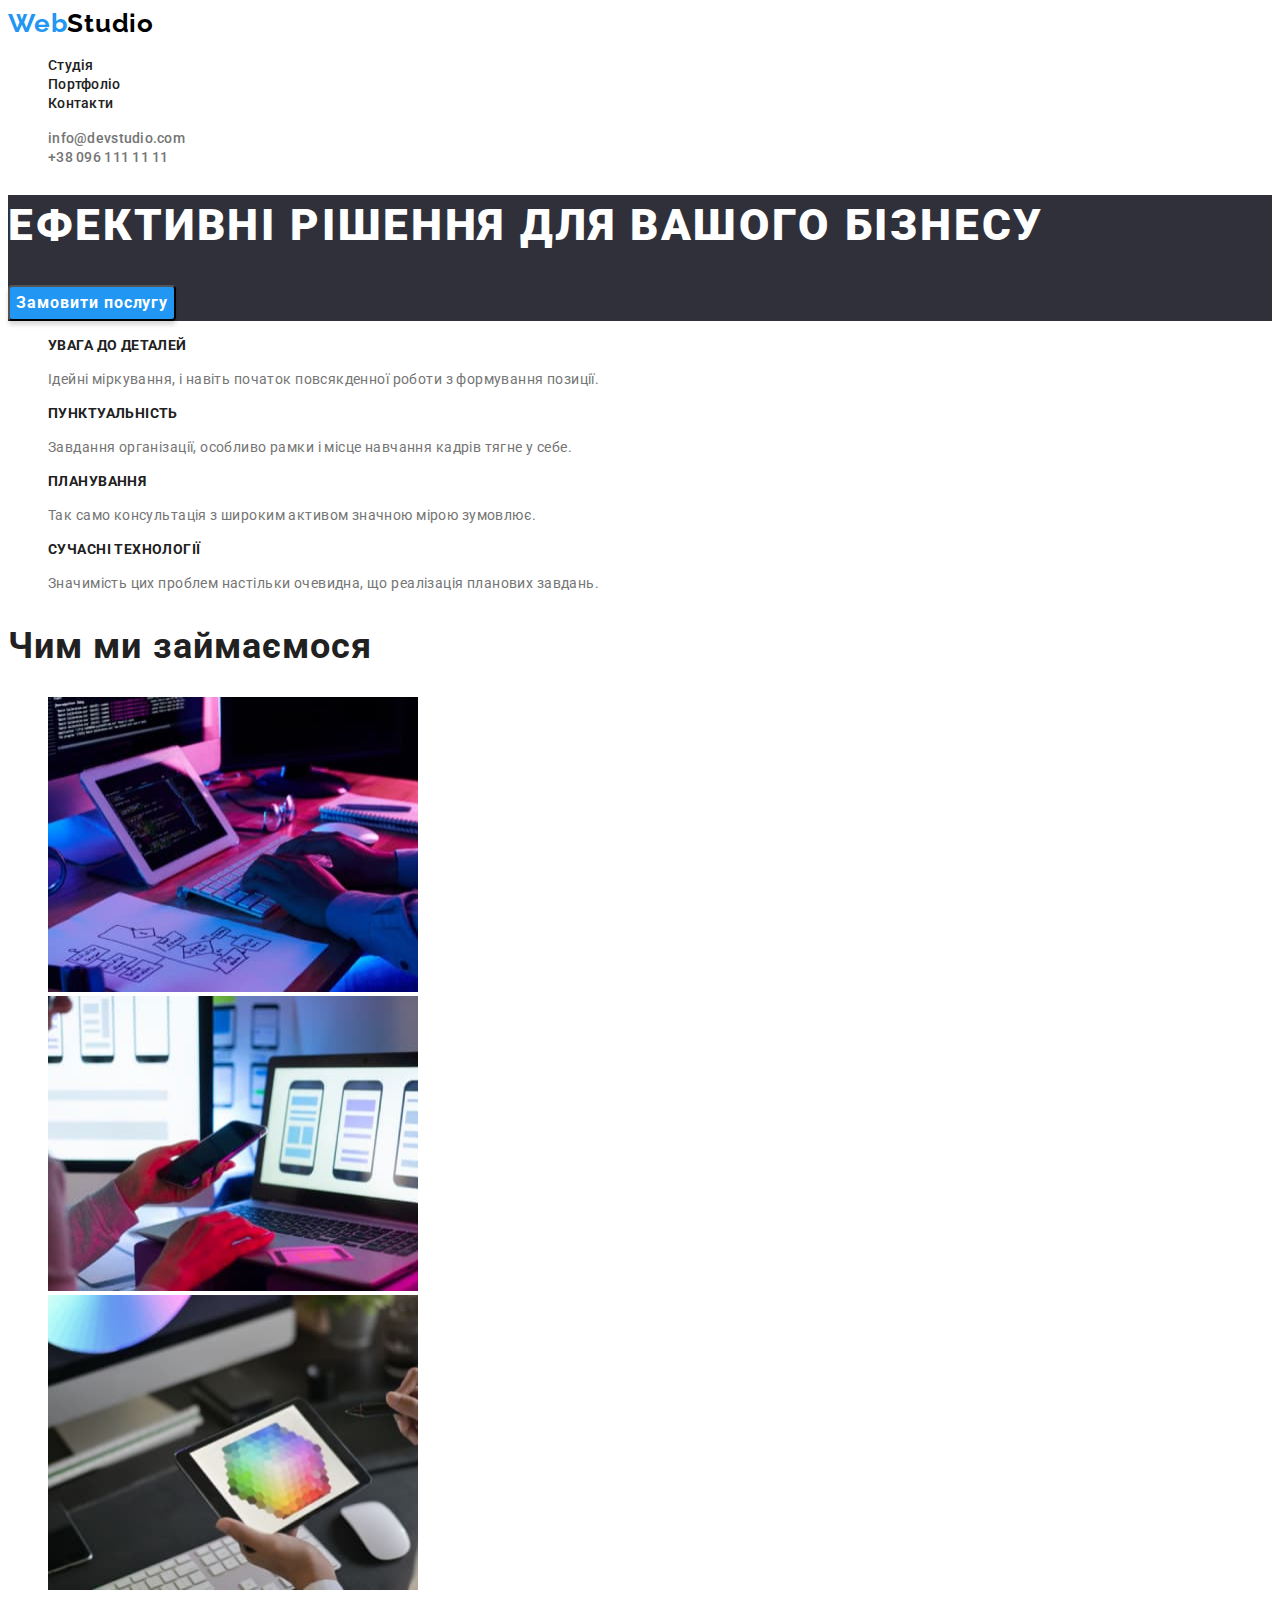
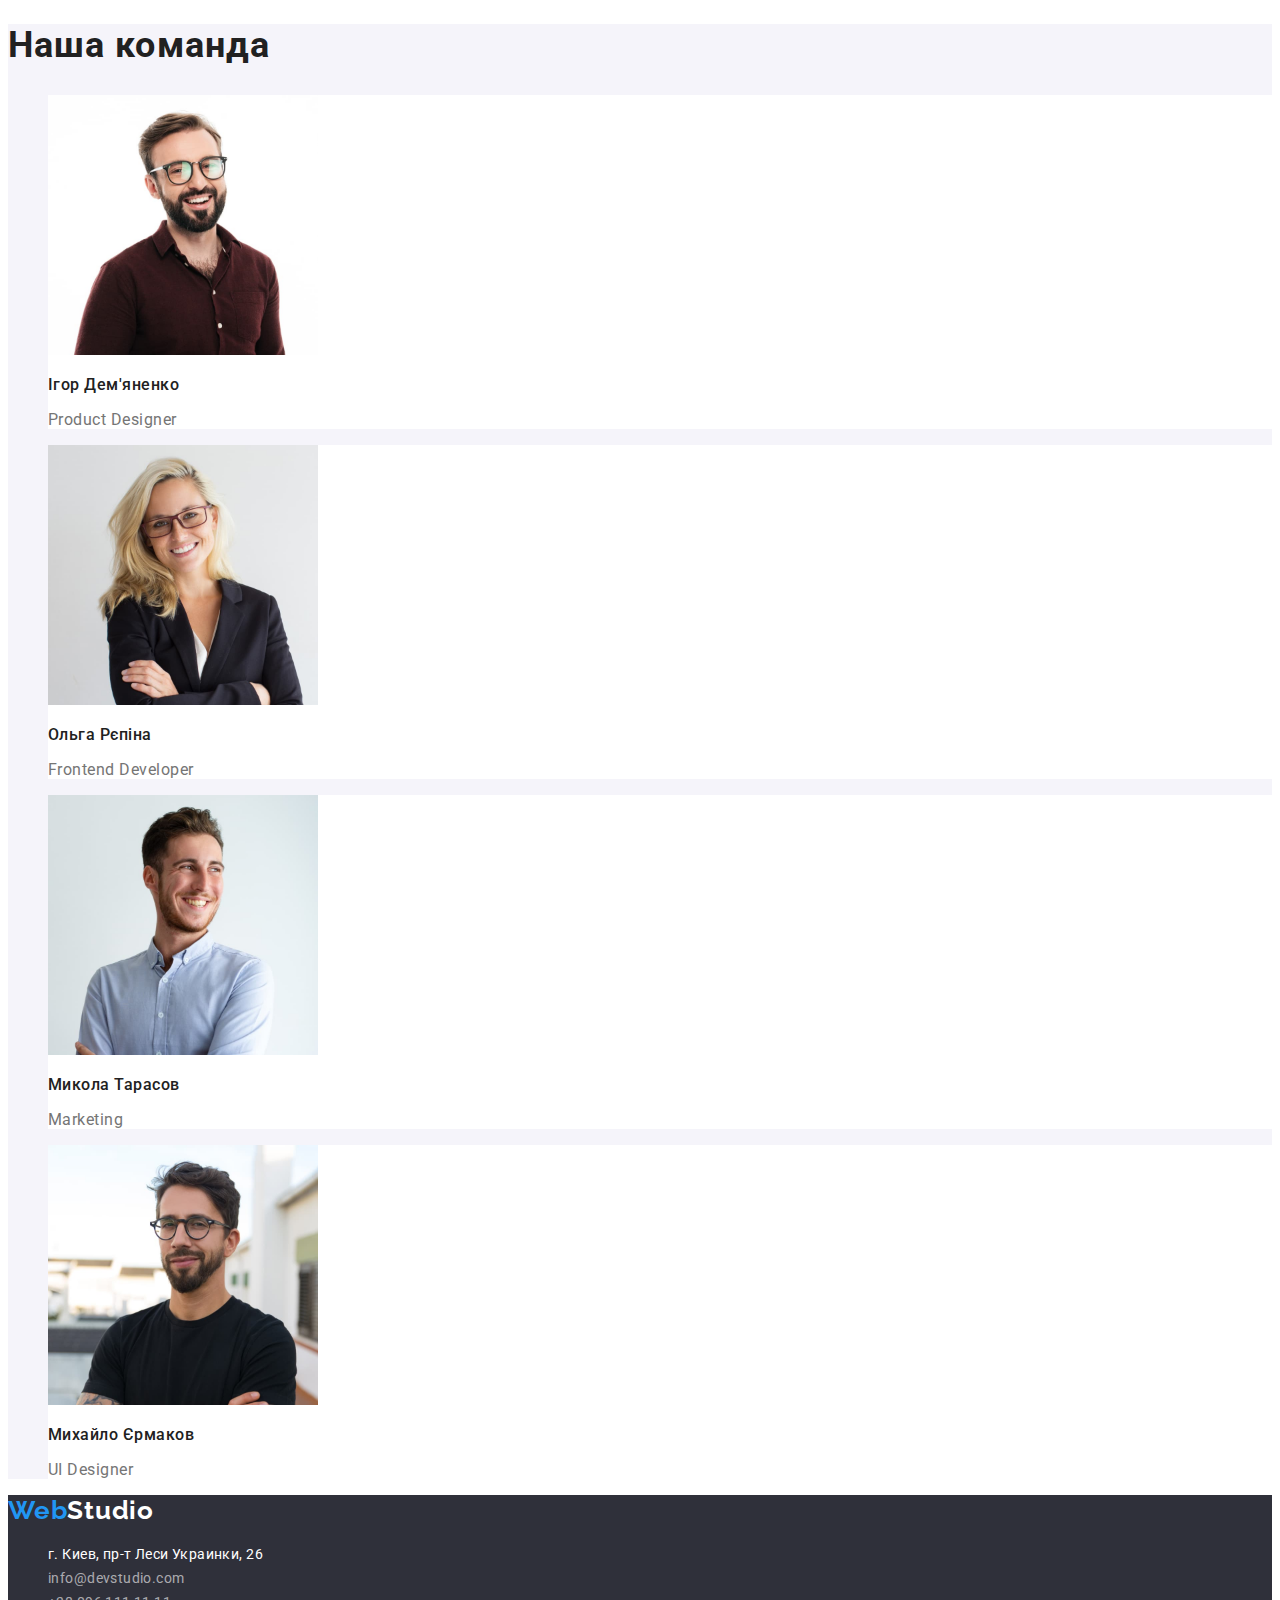
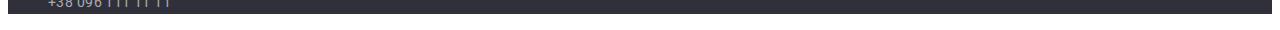
==== commit 461340b0: "Добавляет стили к верстке" ====
--- a/index.html
+++ b/index.html
@@ -59,7 +59,7 @@
 
       <!-- Особливості -->
       <section>
-        <h2 class="section-title-none">Особливості</h2>
+        <h2 class="visually-hidden">Особливості</h2>
         <ul class="list">
           <li>
             <h3 class="peculiarities-title">увага до деталей</h3>
--- a/css/styles.css
+++ b/css/styles.css
@@ -191,6 +191,7 @@
     text-align: center;
     letter-spacing: 0.03em;
     color: var(--main-color);
+    background-color: var(--corol-button);
     border: 0;
 }
 
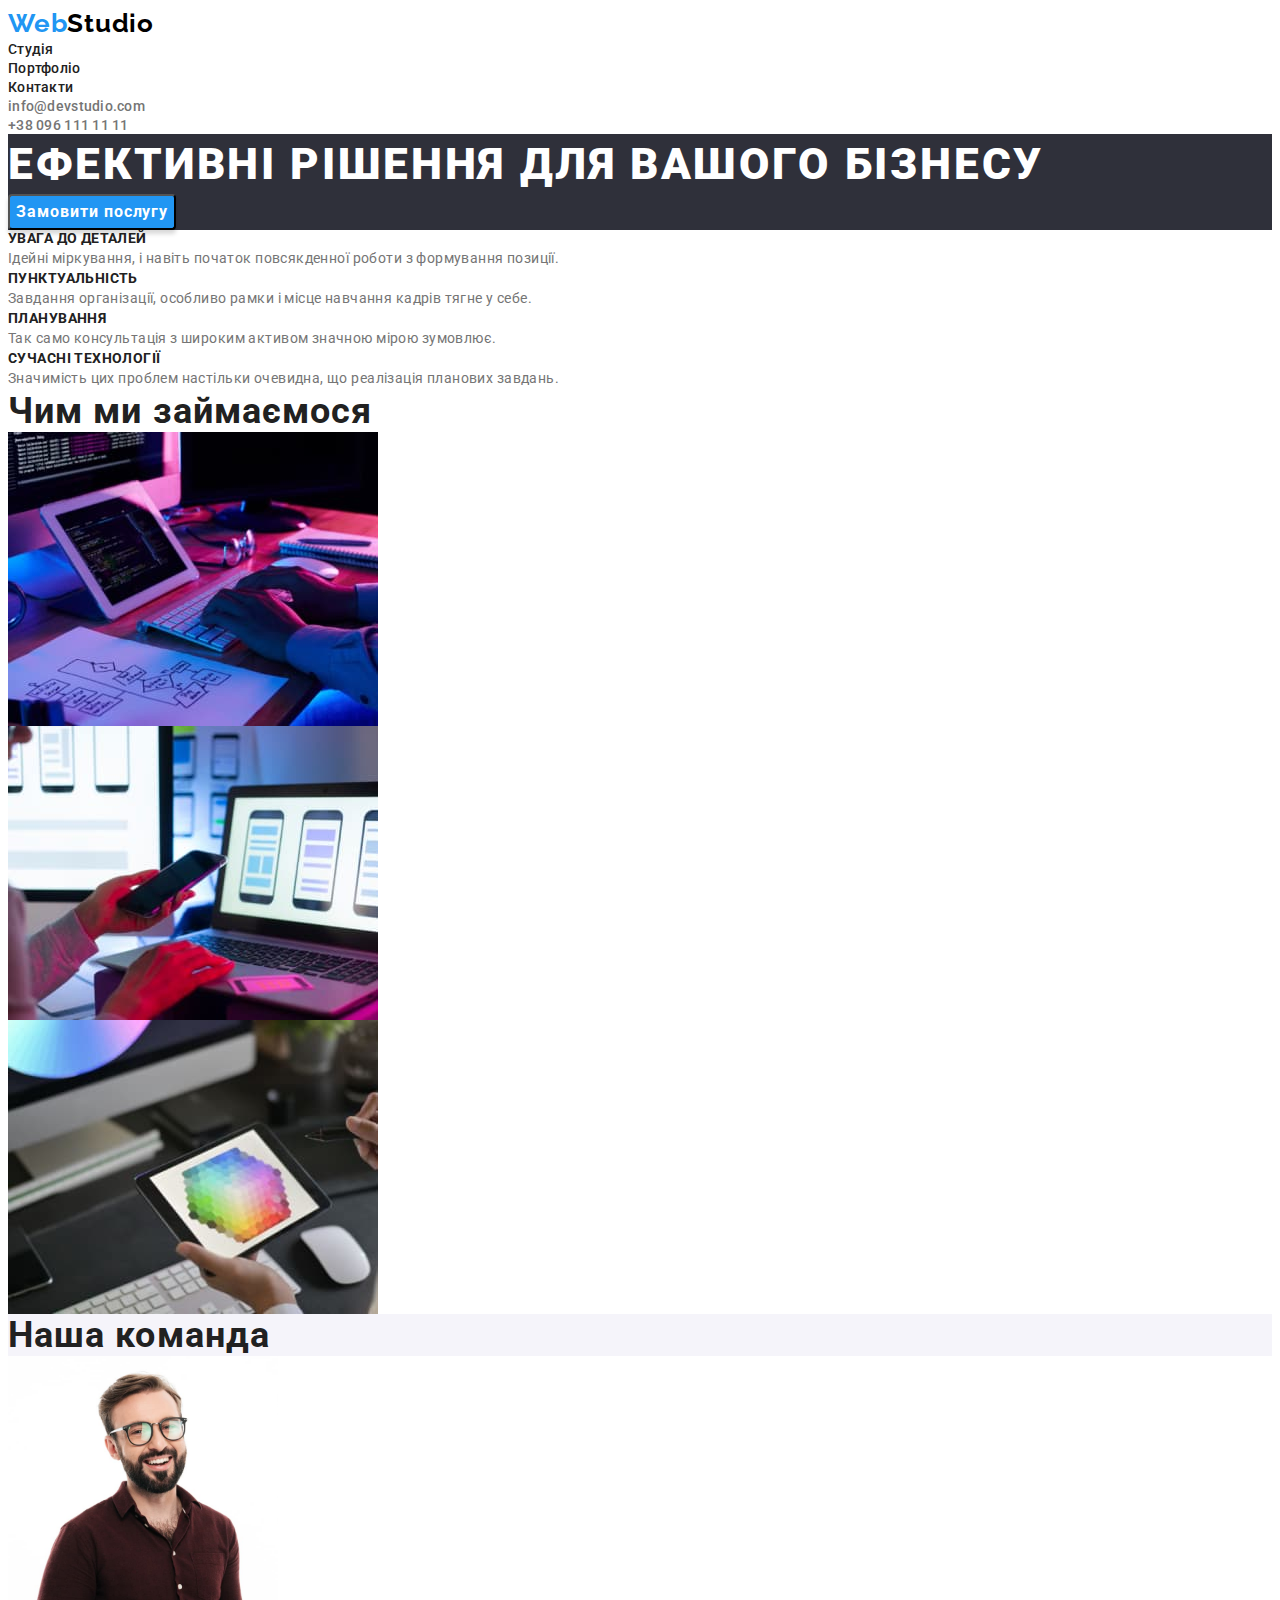
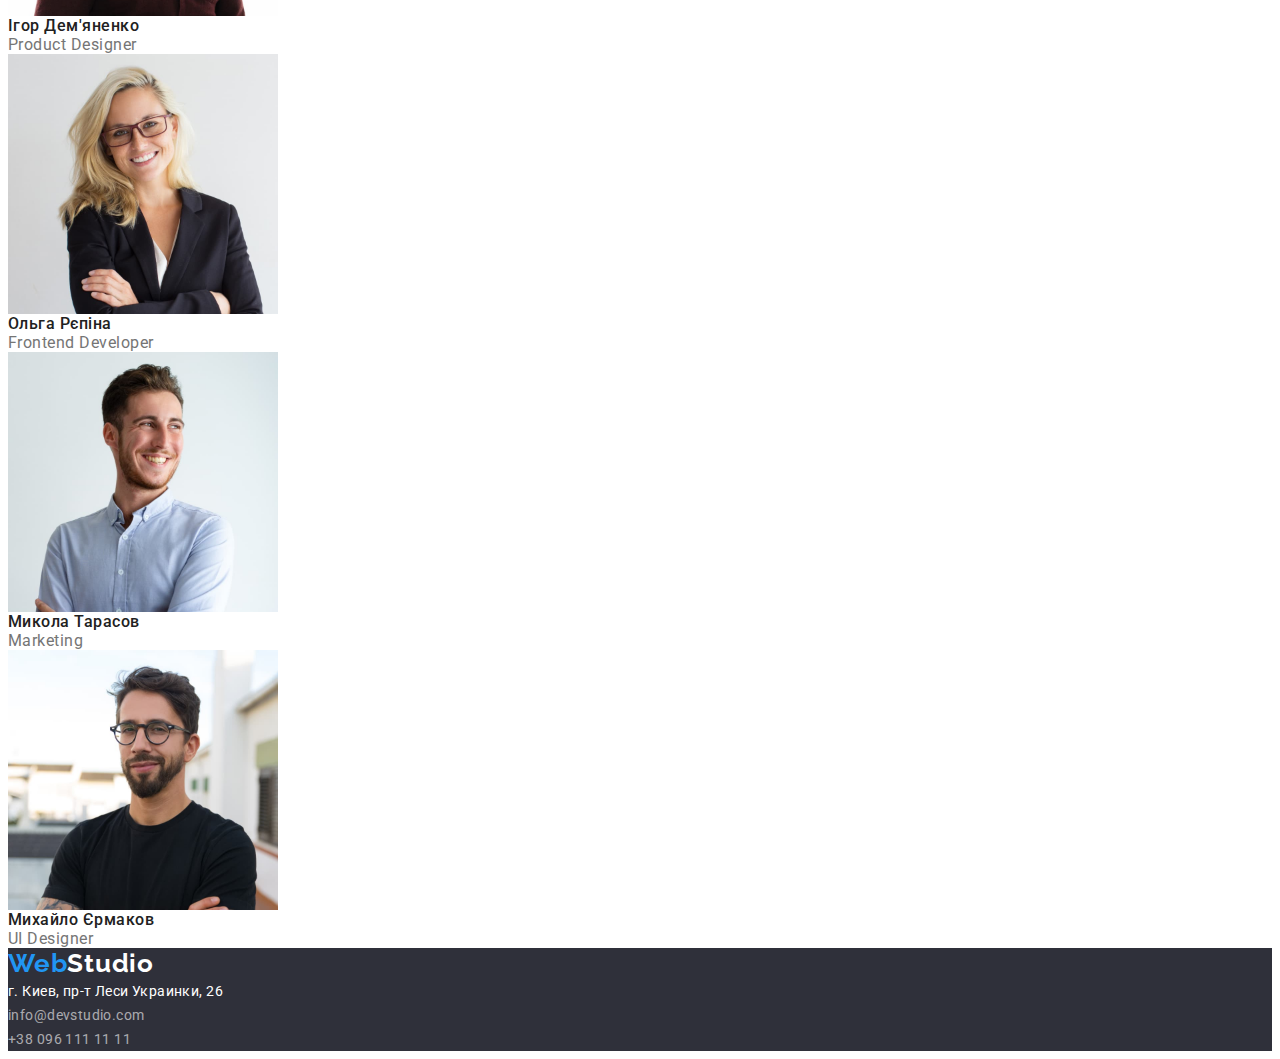
==== commit 064293be: "Flexbox" ====
--- a/index.html
+++ b/index.html
@@ -5,6 +5,13 @@
     <meta http-equiv="X-UA-Compatible" content="IE=edge" />
     <meta name="viewport" content="width=device-width, initial-scale=1.0" />
     <title>HTML-CSS</title>
+    <link
+      rel="stylesheet"
+      href="https://cdnjs.cloudflare.com/ajax/libs/modern-normalize/1.1.0/modern-normalize.min.css"
+      integrity="sha512-wpPYUAdjBVSE4KJnH1VR1HeZfpl1ub8YT/NKx4PuQ5NmX2tKuGu6U/JRp5y+Y8XG2tV+wKQpNHVUX03MfMFn9Q=="
+      crossorigin="anonymous"
+      referrerpolicy="no-referrer"
+    />
     <link rel="preconnect" href="https://fonts.googleapis.com" />
     <link rel="preconnect" href="https://fonts.gstatic.com" crossorigin />
     <link
@@ -14,42 +21,43 @@
     <link rel="stylesheet" href="./css/styles.css" />
   </head>
   <body>
+    
     <!-- Панель навигации -->
-    <header>
-      <nav class="header-nav">
-        <a class="logo" href="./index.html"
-          ><span class="first-part">Web</span
-          ><span class="last-part">Studio</span></a
-        >
-
-        <ul class="nav-list list">
-          <li class="header-nav-item">
-            <a class="header-nav-link link" href="./index.html">Студія</a>
-          </li>
-          <li class="header-nav-item">
-            <a class="header-nav-link link" href="./portfolio.html"
-              >Портфоліо</a
-            >
-          </li>
-          <li class="header-nav-item">
-            <a class="header-nav-link link" href="/">Контакти</a>
-          </li>
-        </ul>
-      </nav>
-
-      <ul class="nav-list list">
-        <li>
-          <a class="header-mail-link link" href="mailto:info@devstudio.com"
-            >info@devstudio.com</a
+        <nav>
+          <a class="logo" href="./index.html"
+            ><span class="first-part">Web</span
+            ><span class="last-part">Studio</span></a
           >
-        </li>
-        <li>
-          <a class="header-tel-link link" href="tel:+380961111111"
-            >+38 096 111 11 11</a
-          >
-        </li>
-      </ul>
-    </header>
+
+          <ul class="nav-list">
+            <li class="header-nav-item">
+              <a class="header-nav-link link" href="./index.html">Студія</a>
+            </li>
+            <li class="header-nav-item">
+              <a class="header-nav-link link" href="./portfolio.html"
+                >Портфоліо</a
+              >
+            </li>
+            <li class="header-nav-item">
+              <a class="header-nav-link link" href="/">Контакти</a>
+            </li>
+          </ul>
+        </nav>
+
+        <ul>
+          <li>
+            <a class="header-mail-link link" href="mailto:info@devstudio.com"
+              >info@devstudio.com</a
+            >
+          </li>
+          <li>
+            <a class="header-tel-link link" href="tel:+380961111111"
+              >+38 096 111 11 11</a
+            >
+          </li>
+        </ul>
+      </header>
+
     <!-- Hero -->
     <main>
       <section class="section-hero">
@@ -60,7 +68,7 @@
       <!-- Особливості -->
       <section>
         <h2 class="visually-hidden">Особливості</h2>
-        <ul class="list">
+        <ul>
           <li>
             <h3 class="peculiarities-title">увага до деталей</h3>
             <p class="peculiarities-text">
@@ -93,7 +101,7 @@
       <!-- Описание работы -->
       <section>
         <h2 class="section-title">Чим ми займаємося</h2>
-        <ul class="list">
+        <ul>
           <li>
             <img
               src="./images/box1.jpg"
@@ -177,7 +185,7 @@
         ><span class="last-part-footer">Studio</span></a
       >
       <address>
-        <ul class="adress-list">
+        <ul>
           <li>
             <a
               class="address"
--- a/css/styles.css
+++ b/css/styles.css
@@ -9,6 +9,30 @@
     --background-buttom: #188CE8;
 }
 
+h1,h2,h3,h4,h5,h6,p {
+    margin: 0;
+}
+
+ul {
+    padding: 0;
+    margin: 0;
+    list-style: none;
+}
+
+a {
+    text-decoration: none;
+}
+
+img {
+    display: block;
+    max-width: 100%;
+    height: auto;
+}
+
+button {
+    cursor: pointer;
+}
+
 /* GENERAL STYLES */
 
 body {
@@ -21,9 +45,8 @@
     font-family: 'Raleway';
     font-weight: 700;
     font-size: 26px;
-    line-height: 31px;
-    letter-spacing: 0.03em;
-    text-decoration: none;
+    line-height: calc(31 / 26);
+    letter-spacing: 0.03em;
 }
 
 .first-part {
@@ -32,15 +55,6 @@
 
 .last-part {
     color: var(--black-color)
-}
-
-.list {
-    background-color: var(--White-color);
-    list-style: none;
-}
-
-.link {
-    text-decoration: none;
 }
 
 .link:hover,
@@ -64,7 +78,7 @@
     font-size: 14px;
     line-height: 16px;
     letter-spacing: 0.02em;
-    color: var(--second-color)
+    color: var(--second-color);
 }
 
 
@@ -101,7 +115,6 @@
 
 .button-hero:hover,
 .button-hero:focus {
-    cursor: pointer;
     color: var(--White-color);
     background: var(--background-buttom);
     box-shadow: 0px 4px 4px rgba(0, 0, 0, 0.15);
@@ -155,7 +168,6 @@
 
 .section-list li {
     background-color: var(--White-color);
-    list-style: none;
 }
 
 .about-team {
@@ -179,7 +191,6 @@
 .button {
     color: var(--corol-button);
     background: transparent;
-    list-style: none;
 }
 
 .botton-type {
@@ -197,7 +208,6 @@
 
 .botton-type:hover,
 .botton-type:focus {
-    cursor: pointer;
     color: var(--White-color);
     background: var(--change-color)
 }
@@ -230,10 +240,6 @@
     color: var(--White-color)
 }
 
-.adress-list {
-    list-style: none;
-}
-
 .address {
     font-family: 'Roboto';
     font-style: normal;
@@ -242,7 +248,6 @@
     line-height: 24px;
     letter-spacing: 0.03em;
     color: var(--White-color);
-    text-decoration: none;
 }
 
 .contact {
@@ -253,5 +258,6 @@
     line-height: 24px;
     letter-spacing: 0.03em;
     color: rgba(255, 255, 255, 0.6);
-    text-decoration: none;
-}+}
+
+/* end_css */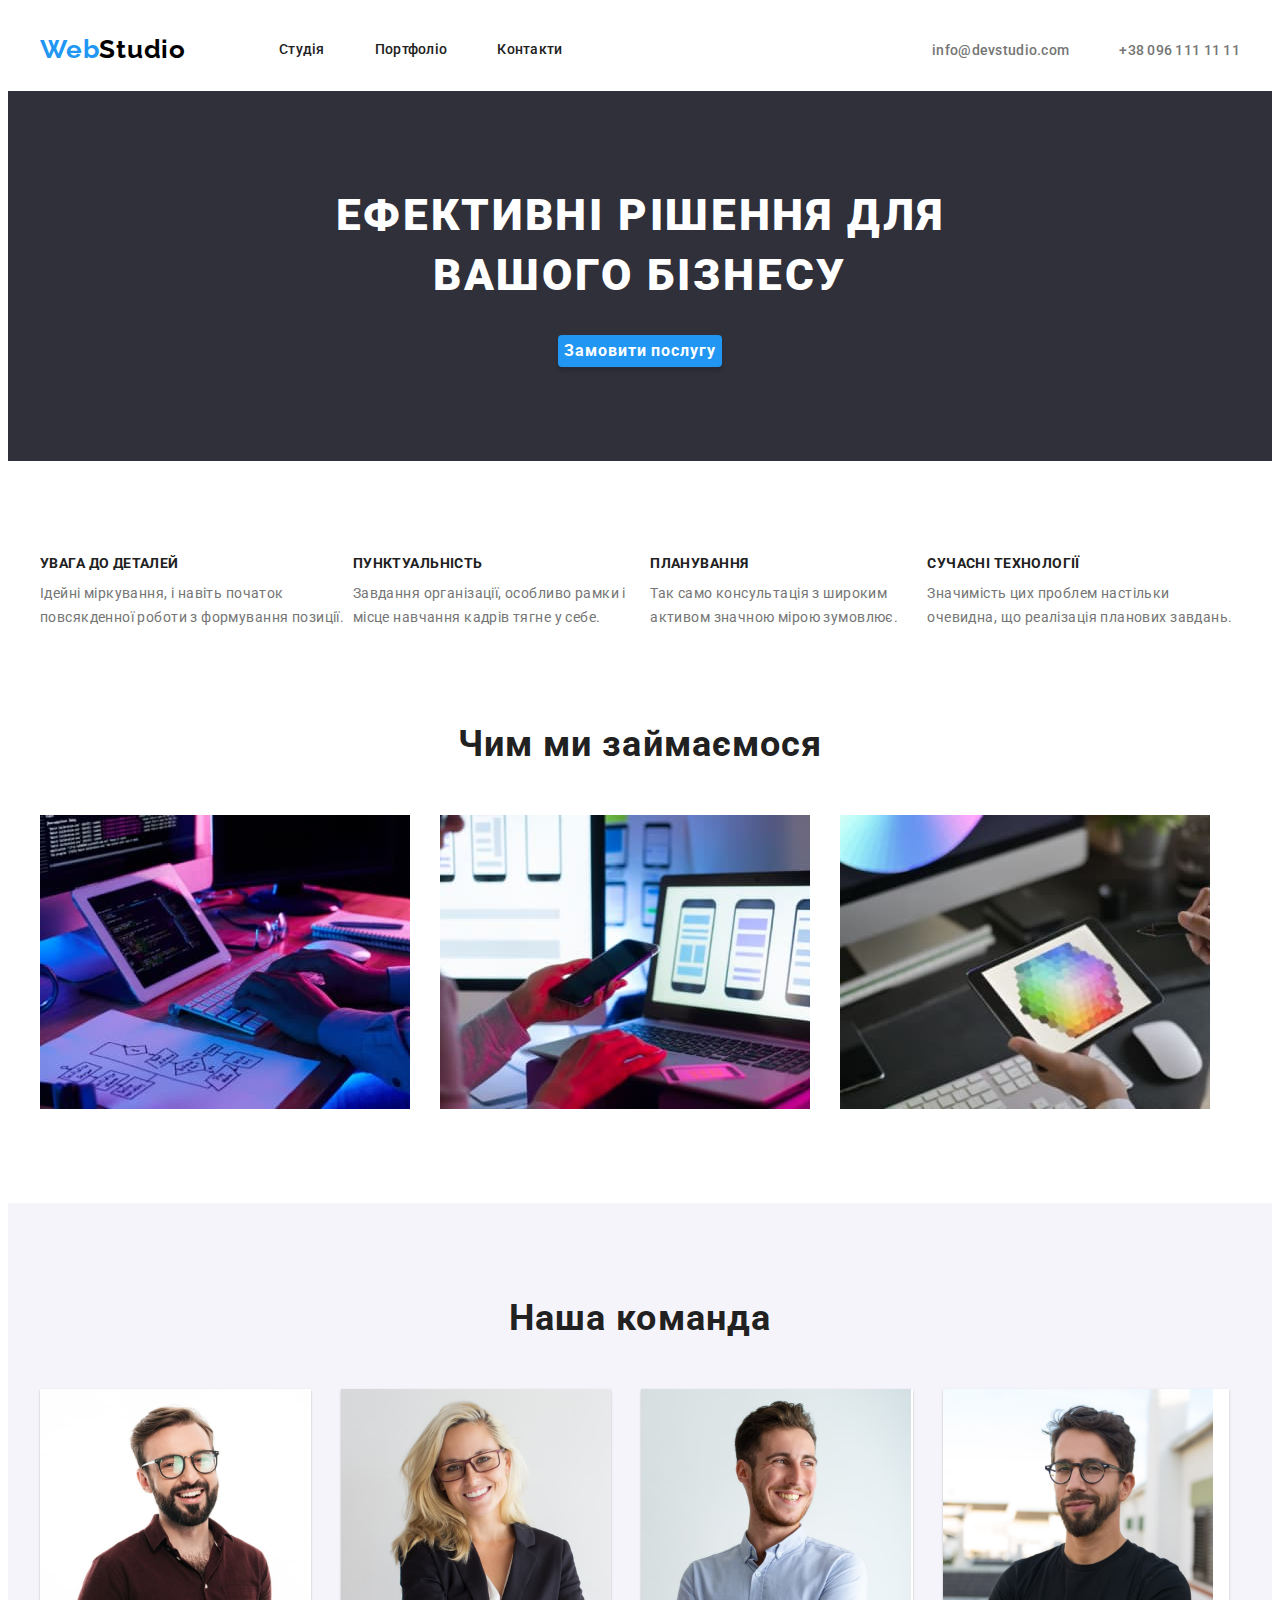
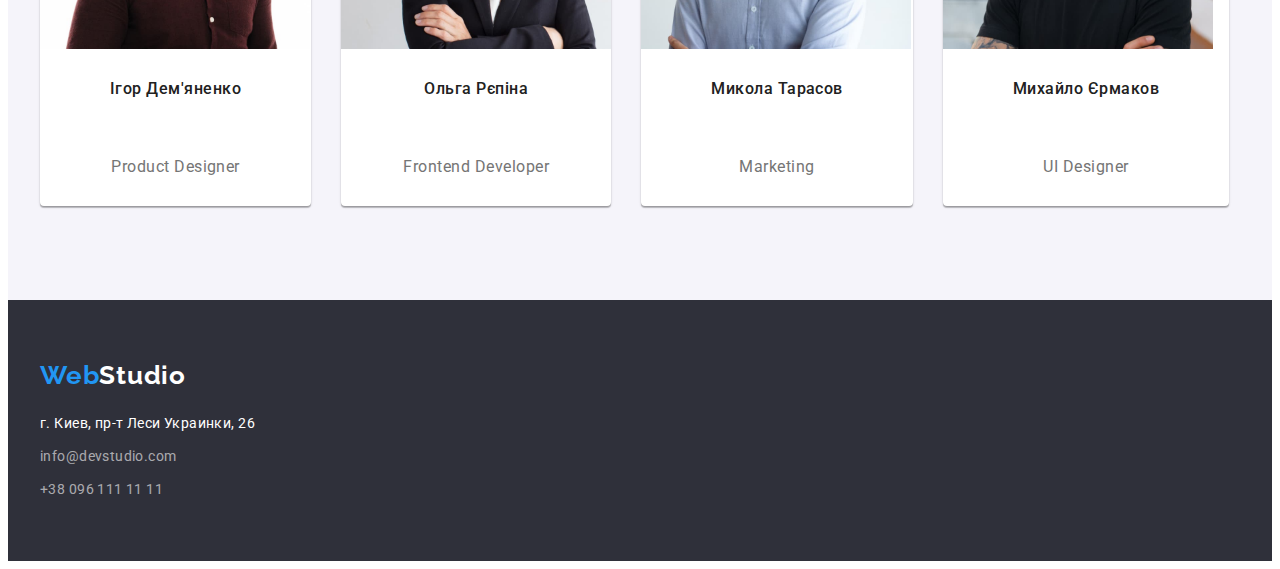
==== commit abd0ea45: "Flexbox" ====
--- a/index.html
+++ b/index.html
@@ -23,188 +23,202 @@
   <body>
     
     <!-- Панель навигации -->
-        <nav>
-          <a class="logo" href="./index.html"
-            ><span class="first-part">Web</span
-            ><span class="last-part">Studio</span></a
-          >
-
-          <ul class="nav-list">
-            <li class="header-nav-item">
-              <a class="header-nav-link link" href="./index.html">Студія</a>
-            </li>
-            <li class="header-nav-item">
-              <a class="header-nav-link link" href="./portfolio.html"
-                >Портфоліо</a
-              >
-            </li>
-            <li class="header-nav-item">
-              <a class="header-nav-link link" href="/">Контакти</a>
-            </li>
-          </ul>
-        </nav>
-
-        <ul>
-          <li>
-            <a class="header-mail-link link" href="mailto:info@devstudio.com"
-              >info@devstudio.com</a
+    <header class="header">
+        <div class="container header-container">
+          <nav class="header-nav">
+            <a class="logo" href="./index.html"
+              ><span class="first-part">Web</span
+              ><span class="last-part">Studio</span></a
             >
-          </li>
-          <li>
-            <a class="header-tel-link link" href="tel:+380961111111"
-              >+38 096 111 11 11</a
-            >
-          </li>
-        </ul>
+
+            <ul class="header-nav-list">
+              <li class="header-nav-item">
+                <a class="header-nav-link link" href="./index.html">Студія</a>
+              </li>
+              <li class="header-nav-item">
+                <a class="header-nav-link link" href="./portfolio.html"
+                  >Портфоліо</a
+                >
+              </li>
+              <li class="header-nav-item">
+                <a class="header-nav-link link" href="/">Контакти</a>
+              </li>
+            </ul>
+          </nav>
+
+              <ul class="header-nav-contact">
+                <li class="header-nav-item">
+                  <a class="header-mail-link link" href="mailto:info@devstudio.com"
+                    >info@devstudio.com</a
+                  >
+                </li class="header-nav-item">
+                <li>
+                  <a class="header-tel-link link" href="tel:+380961111111"
+                    >+38 096 111 11 11</a
+                  >
+                </li>
+              </ul> 
+        </div>
       </header>
 
     <!-- Hero -->
     <main>
       <section class="section-hero">
-        <h1 class="hero-title">Ефективні рішення для вашого бізнесу</h1>
-        <button class="button-hero" type="button">Замовити послугу</button>
-      </section>
+        <div class="container">
+              <h1 class="hero-title">Ефективні рішення для <br>вашого бізнесу</h1>
+              <button class="button-hero" type="button">Замовити послугу</button>
+        </div>
+        </section>
+
 
       <!-- Особливості -->
       <section>
-        <h2 class="visually-hidden">Особливості</h2>
-        <ul>
-          <li>
-            <h3 class="peculiarities-title">увага до деталей</h3>
-            <p class="peculiarities-text">
-              Ідейні міркування, і навіть початок повсякденної роботи з
-              формування позиції.
-            </p>
-          </li>
-          <li>
-            <h3 class="peculiarities-title">пунктуальність</h3>
-            <p class="peculiarities-text">
-              Завдання організації, особливо рамки і місце навчання кадрів тягне
-              у себе.
-            </p>
-          </li>
-          <li>
-            <h3 class="peculiarities-title">планування</h3>
-            <p class="peculiarities-text">
-              Так само консультація з широким активом значною мірою зумовлює.
-            </p>
-          </li>
-          <li>
-            <h3 class="peculiarities-title">сучасні технології</h3>
-            <p class="peculiarities-text">
-              Значимість цих проблем настільки очевидна, що реалізація планових
-              завдань.
-            </p>
-          </li>
-        </ul>
+        <div class="container">
+              <h2 class="visually-hidden">Особливості</h2>
+              <ul class="contant-section">
+                <li>
+                  <h3 class="peculiarities-title">увага до деталей</h3>
+                  <p class="peculiarities-text">
+                    Ідейні міркування, і навіть початок повсякденної роботи з
+                    формування позиції.
+                  </p>
+                </li>
+                <li>
+                  <h3 class="peculiarities-title">пунктуальність</h3>
+                  <p class="peculiarities-text">
+                    Завдання організації, особливо рамки і місце навчання кадрів тягне
+                    у себе.
+                  </p>
+                </li>
+                <li>
+                  <h3 class="peculiarities-title">планування</h3>
+                  <p class="peculiarities-text">
+                    Так само консультація з широким активом значною мірою зумовлює.
+                  </p>
+                </li>
+                <li>
+                  <h3 class="peculiarities-title">сучасні технології</h3>
+                  <p class="peculiarities-text">
+                    Значимість цих проблем настільки очевидна, що реалізація планових
+                    завдань.
+                  </p>
+                </li>
+              </ul>
+          </div>
       </section>
       <!-- Описание работы -->
       <section>
-        <h2 class="section-title">Чим ми займаємося</h2>
-        <ul>
-          <li>
-            <img
-              src="./images/box1.jpg"
-              width="370"
-              height="295"
-              alt="Делает разметку"
-            />
-          </li>
-          <li>
-            <img
-              src="./images/box2.jpg"
-              width="370"
-              height="295"
-              alt="Оптимизирует мобильную версию"
-            />
-          </li>
-          <li>
-            <img
-              src="./images/box3.jpg"
-              width="370"
-              height="295"
-              alt="Делает цветокоррекцию"
-            />
-          </li>
-        </ul>
+        <div class="container">
+          <h2 class="section-title">Чим ми займаємося</h2>
+            <ul class="section-title-list">
+              <li>
+                <img
+                  src="./images/box1.jpg"
+                  width="370"
+                  height="295"
+                  alt="Делает разметку"
+                />
+              </li>
+              <li>
+                <img
+                  src="./images/box2.jpg"
+                  width="370"
+                  height="295"
+                  alt="Оптимизирует мобильную версию"
+                />
+              </li>
+              <li>
+                <img
+                  src="./images/box3.jpg"
+                  width="370"
+                  height="295"
+                  alt="Делает цветокоррекцию"
+                />
+              </li>
+            </ul>
+        </div>
       </section>
 
       <!-- Наша команда -->
       <section class="section-tem">
-        <h2 class="section-title">Наша команда</h2>
-
-        <ul class="section-list">
-          <li>
-            <img
-              src="./images/people1.jpg"
-              width="270"
-              height="260"
-              alt="Ігор Дем'яненко"
-            />
-            <h3 class="about-team">Ігор Дем'яненко</h3>
-            <p class="about-position">Product Designer</p>
-          </li>
-          <li>
-            <img
-              src="./images/people2.jpg"
-              width="270"
-              height="260"
-              alt="Ольга Рєпіна"
-            />
-            <h3 class="about-team">Ольга Рєпіна</h3>
-            <p class="about-position">Frontend Developer</p>
-          </li>
-          <li>
-            <img
-              src="./images/people3.jpg"
-              width="270"
-              height="260"
-              alt="Микола Тарасов"
-            />
-            <h3 class="about-team">Микола Тарасов</h3>
-            <p class="about-position">Marketing</p>
-          </li>
-          <li>
-            <img
-              src="./images/people4.jpg"
-              width="270"
-              height="260"
-              alt="Михайло Єрмаков"
-            />
-            <h3 class="about-team">Михайло Єрмаков</h3>
-            <p class="about-position">UI Designer</p>
-          </li>
-        </ul>
+        <div class="container">
+          <h2 class="section-title-tem">Наша команда</h2>
+
+          <ul class="section-list">
+            <li class="team-item">
+              <img
+                src="./images/people1.jpg"
+                width="270"
+                height="260"
+                alt="Ігор Дем'яненко"
+              />
+              <h3 class="about-team">Ігор Дем'яненко</h3>
+              <p class="about-position">Product Designer</p>
+            </li>
+            <li class="team-item">
+              <img
+                src="./images/people2.jpg"
+                width="270"
+                height="260"
+                alt="Ольга Рєпіна"
+              />
+              <h3 class="about-team">Ольга Рєпіна</h3>
+              <p class="about-position">Frontend Developer</p>
+            </li>
+            <li class="team-item">
+              <img
+                src="./images/people3.jpg"
+                width="270"
+                height="260"
+                alt="Микола Тарасов"
+              />
+              <h3 class="about-team">Микола Тарасов</h3>
+              <p class="about-position">Marketing</p>
+            </li>
+            <li class="team-item">
+              <img
+                src="./images/people4.jpg"
+                width="270"
+                height="260"
+                alt="Михайло Єрмаков"
+              />
+              <h3 class="about-team">Михайло Єрмаков</h3>
+              <p class="about-position">UI Designer</p>
+            </li>
+          </ul>
+       </div>
       </section>
     </main>
 
     <!-- Контакты -->
     <footer class="footer-list">
-      <a class="logo" href="./index.html"
-        ><span class="first-part">Web</span
-        ><span class="last-part-footer">Studio</span></a
-      >
-      <address>
-        <ul>
-          <li>
-            <a
-              class="address"
-              href="https://goo.gl/maps/CPtrU1FHBa2aNyZL9"
-              target="_blank"
-              rel="noopener noreferrer nofollow"
-              >г. Киев, пр-т Леси Украинки, 26</a
-            >
-          </li>
-          <li>
-            <a class="contact" href="mailto:info@devstudio.com"
-              >info@devstudio.com</a
-            >
-          </li>
-          <li>
-            <a class="contact" href="tel:+380961111111">+38 096 111 11 11</a>
-          </li>
-        </ul>
-      </address>
+      <div class="container">
+        <a class="logo" href="./index.html"
+          ><span class="first-part">Web</span
+          ><span class="last-part-footer">Studio</span></a
+        >
+        <address>
+          <ul class="contact-footer-list">
+            <li class="contact-footer">
+              <a
+                class="address"
+                href="https://goo.gl/maps/CPtrU1FHBa2aNyZL9"
+                target="_blank"
+                rel="noopener noreferrer nofollow"
+                >г. Киев, пр-т Леси Украинки, 26</a
+              >
+            </li>
+            <li class="contact-footer">
+              <a class="contact" href="mailto:info@devstudio.com"
+                >info@devstudio.com</a
+              >
+            </li>
+            <li class="contact-footer">
+              <a class="contact" href="tel:+380961111111">+38 096 111 11 11</a>
+            </li>
+          </ul>
+        </address>
+      </div>
     </footer>
   </body>
 </html>
--- a/css/styles.css
+++ b/css/styles.css
@@ -41,12 +41,44 @@
     background-color: var(--White-color);
 }
 
+.container {
+    width: 1200px;
+    margin: 0 auto;
+    padding-left: 15px;
+    padding-right: 15px;
+}
+
+.header {
+    /* outline: 2px solid tomato; */
+}
+
+.header-container {
+    align-items: center;
+    display: flex;
+}
+
+.header-nav {
+    display: flex;
+}
+
+.header-nav-list {
+    display: flex;
+}
+
 .logo {
+    margin-left: auto;
+    margin-right: 93px;
+    padding: 25px 0;
+
     font-family: 'Raleway';
     font-weight: 700;
     font-size: 26px;
     line-height: calc(31 / 26);
     letter-spacing: 0.03em;
+}
+
+.header-nav-item:not(:last-child) {
+    margin-right: 50px;
 }
 
 .first-part {
@@ -63,11 +95,20 @@
 }
 
 .header-nav-link {
+    display: block;
+    padding: 32px 0px;
+
     font-weight: 500;
     font-size: 14px;
     line-height: 16px;
     letter-spacing: 0.02em;
     color: var(--main-color);
+}
+
+.header-nav-contact{
+    display: flex;
+    padding: 32px 0;
+    margin-left: auto;
 }
 
 .header-mail-link,
@@ -85,19 +126,29 @@
 /* Hero */
 
 .section-hero {
+    margin-top: 0;
+    margin-bottom: 0;
+    padding: 94px 0;
     background: var(--background-hero);
+    text-align: center;
 }
 
 .hero-title {
+    margin-bottom: 30px;
+
     font-weight: 900;
     font-size: 44px;
     line-height: calc(60 / 44);
+    text-align: center;
     letter-spacing: 0.06em;
+    text-transform: uppercase;
     color: var(--White-color);
-    text-transform: uppercase;
+
 }
 
 .button-hero {
+    margin: auto;
+
     font-family: 'Roboto';
     font-style: normal;
     font-weight: 700;
@@ -111,6 +162,7 @@
     background: var(--change-color);
     box-shadow: 0px 4px 4px rgba(0, 0, 0, 0.15);
     border-radius: 4px;
+    border: 0;
 }
 
 .button-hero:hover,
@@ -120,12 +172,24 @@
     box-shadow: 0px 4px 4px rgba(0, 0, 0, 0.15);
 }
 
+
+/* Описание работы */
 .section-title {
+    margin-bottom: 50px;
+
     font-weight: 700;
     font-size: 36px;
     line-height: calc(42 / 36);
     letter-spacing: 0.03em;
-    color: var(--main-color)
+    color: var(--main-color);
+    text-align: center;
+}
+
+.section-title-list {
+    margin-bottom: 94px;
+
+    gap: 30px;
+    display: flex;
 }
 
 .visually-hidden {
@@ -143,7 +207,15 @@
 
 /* Особливості */
 
+.contant-section {
+    padding: 94px 0;
+    display: flex;
+    /* outline: 2px solid tomato; */
+}
+
 .peculiarities-title {
+    margin-bottom: 10px;
+
     font-weight: 700;
     font-size: 14px;
     line-height: calc(16 / 14);
@@ -162,35 +234,88 @@
 
 /* Наша команда */
 
+.section-title-tem {
+    padding-bottom: 50px;
+    padding-top: 94px;
+
+    font-weight: 700;
+    font-size: 36px;
+    line-height: calc(42 / 36);
+    letter-spacing: 0.03em;
+    color: var(--main-color);
+    text-align: center;
+}
+
+.team-item {
+    flex-basis: calc((100% - 30 * 3) / 4);
+}
+
 .section-tem {
     background-color: var(--corol-button);
 }
 
+.section-list {
+    padding-bottom: 94px;
+
+    display: flex;
+    gap: 30px;
+}
+
 .section-list li {
     background-color: var(--White-color);
+
+    background: #FFFFFF;
+    box-shadow: 0px 1px 3px rgba(0, 0, 0, 0.12), 0px 1px 1px rgba(0, 0, 0, 0.14), 0px 2px 1px rgba(0, 0, 0, 0.2);
+    border-radius: 0px 0px 4px 4px;
 }
 
 .about-team {
+    padding: 30px 70px 59px;
+
+    text-transform: capitalize;
     font-weight: 500;
     font-size: 16px;
     line-height: calc(19 / 16);
     letter-spacing: 0.03em;
-    color: var(--main-color)
+    text-align: center;
+    color: var(--main-color);
+    white-space: nowrap;
 }
 
 .about-position {
+    margin-bottom: 30px;
+
     font-weight: 400;
     font-size: 16px;
     line-height: calc(19 / 16);
     letter-spacing: 0.03em;
-    color: var(--second-color)
+    text-align: center;
+    color: var(--second-color);
+
 }
 
 /* Фильтр работ */
 
 .button {
+    font-weight: 500;
+    font-size: 16px;
+    line-height: calc(26 / 16);
+    text-align: center;
+    letter-spacing: 0.03em;
+
+    position: absolute;
+    width: 125px;
+    height: 38px;
+    left: 593px;
+    top: 174px;
+    border-radius: 4px;
+    align-items: center;
+
+    display: flex;
     color: var(--corol-button);
     background: transparent;
+    gap: 8px;
+    white-space: nowrap;
 }
 
 .botton-type {
@@ -214,7 +339,30 @@
 
 /* Портфолио */
 
+.feature-list {
+    margin-top: 182px;
+    margin-bottom: 94px;
+
+    display: flex;
+    flex-wrap: wrap;
+
+    gap: 30px;
+    flex-basis: calc((100% - 30 * 8) / 9);
+}
+
+.feature-list .item {
+    width: 370px;
+    /* outline: 2px solid tomato; */
+
+    box-sizing: border-box;
+    background: #FFFFFF;
+    border: 1px solid #EEEEEE;
+}
+
 .portfolio-title {
+    margin-top: 20px;
+    padding-left: 24px;
+
     font-weight: 700;
     font-size: 18px;
     line-height: calc(36 / 18);
@@ -223,6 +371,9 @@
 }
 
 .portfolio-text {
+    padding-left: 24px;
+    padding-bottom: 20px;
+
     font-weight: 400;
     font-size: 16px;
     line-height: calc(30 / 16);
@@ -233,11 +384,18 @@
 /* Контакты */
 
 .footer-list {
+    padding-top: 60px;
+    padding-bottom: 60px;
+
     background-color: var(--background-hero)
 }
 
 .last-part-footer {
     color: var(--White-color)
+}
+
+.contact-footer-list {
+    margin-top: 20px;
 }
 
 .address {
@@ -250,6 +408,10 @@
     color: var(--White-color);
 }
 
+.contact-footer {
+    margin-top: 9px;
+}
+
 .contact {
     font-family: 'Roboto';
     font-style: normal;
